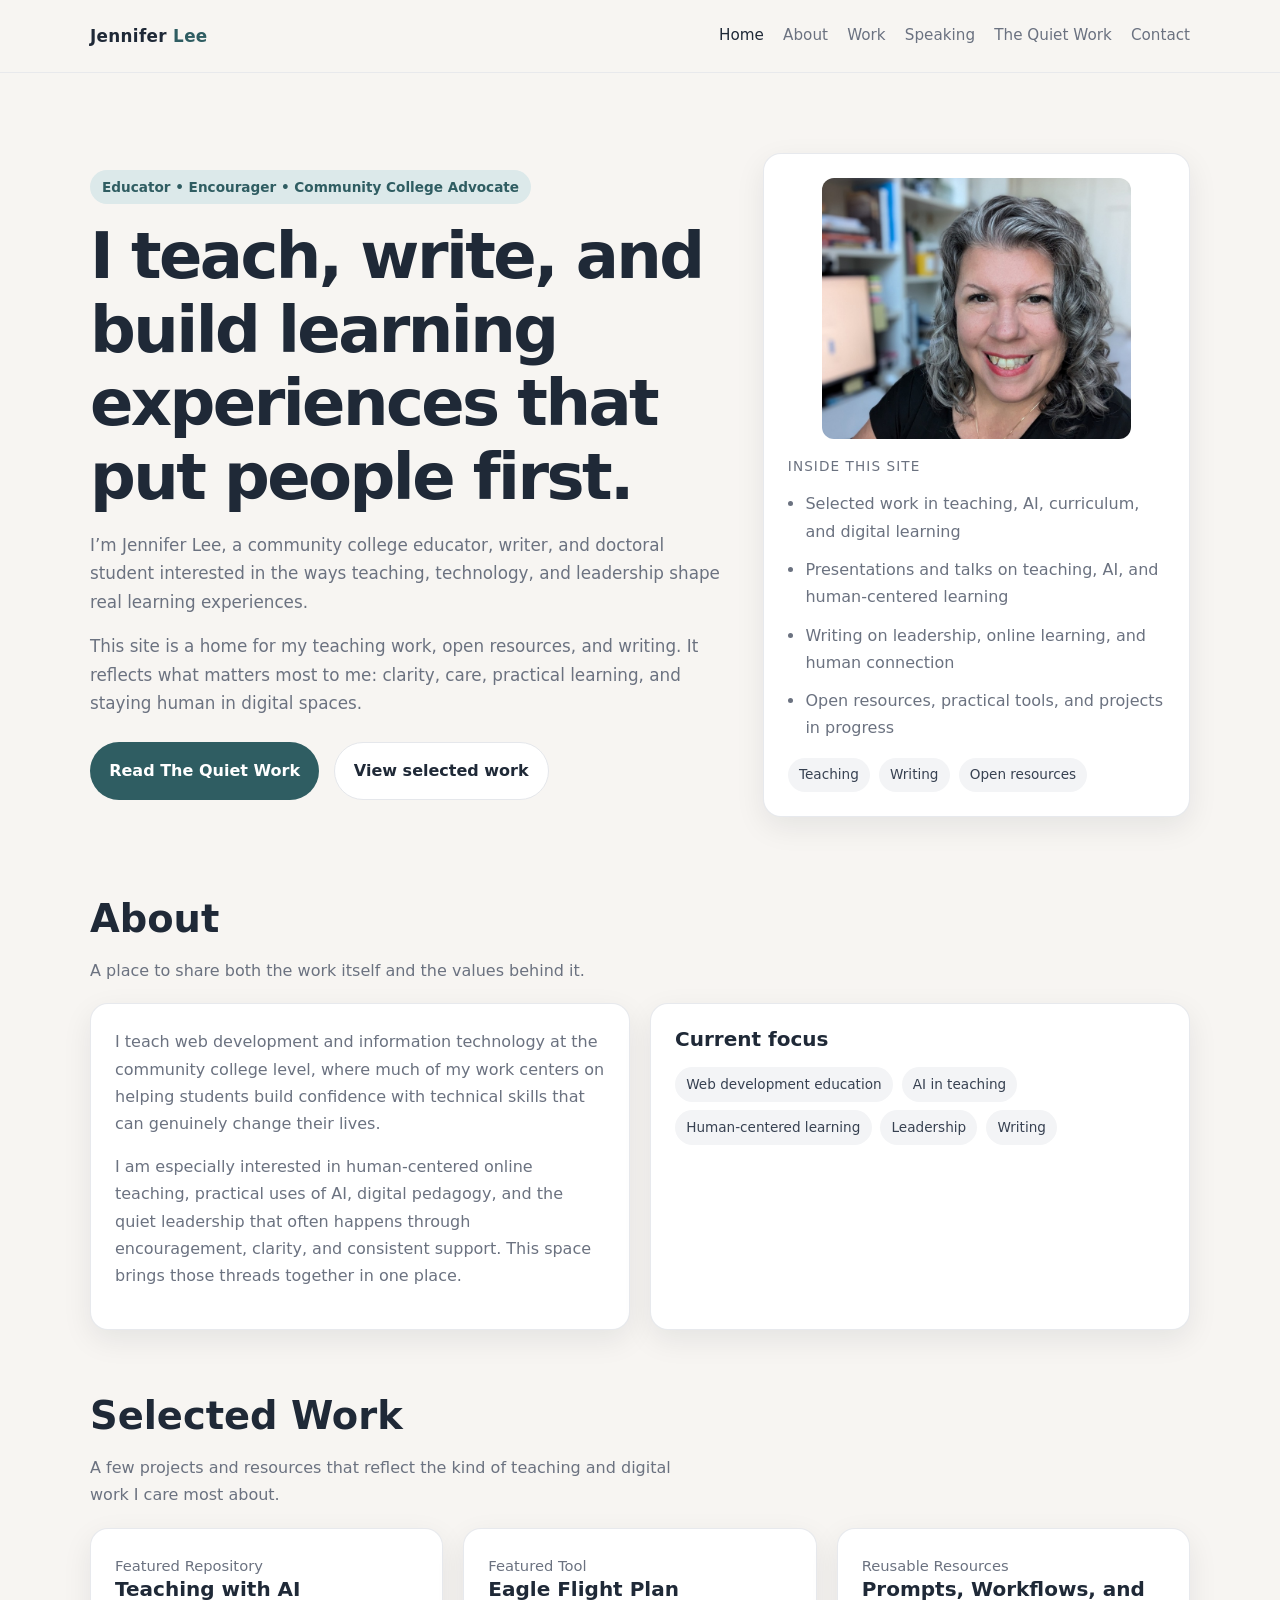
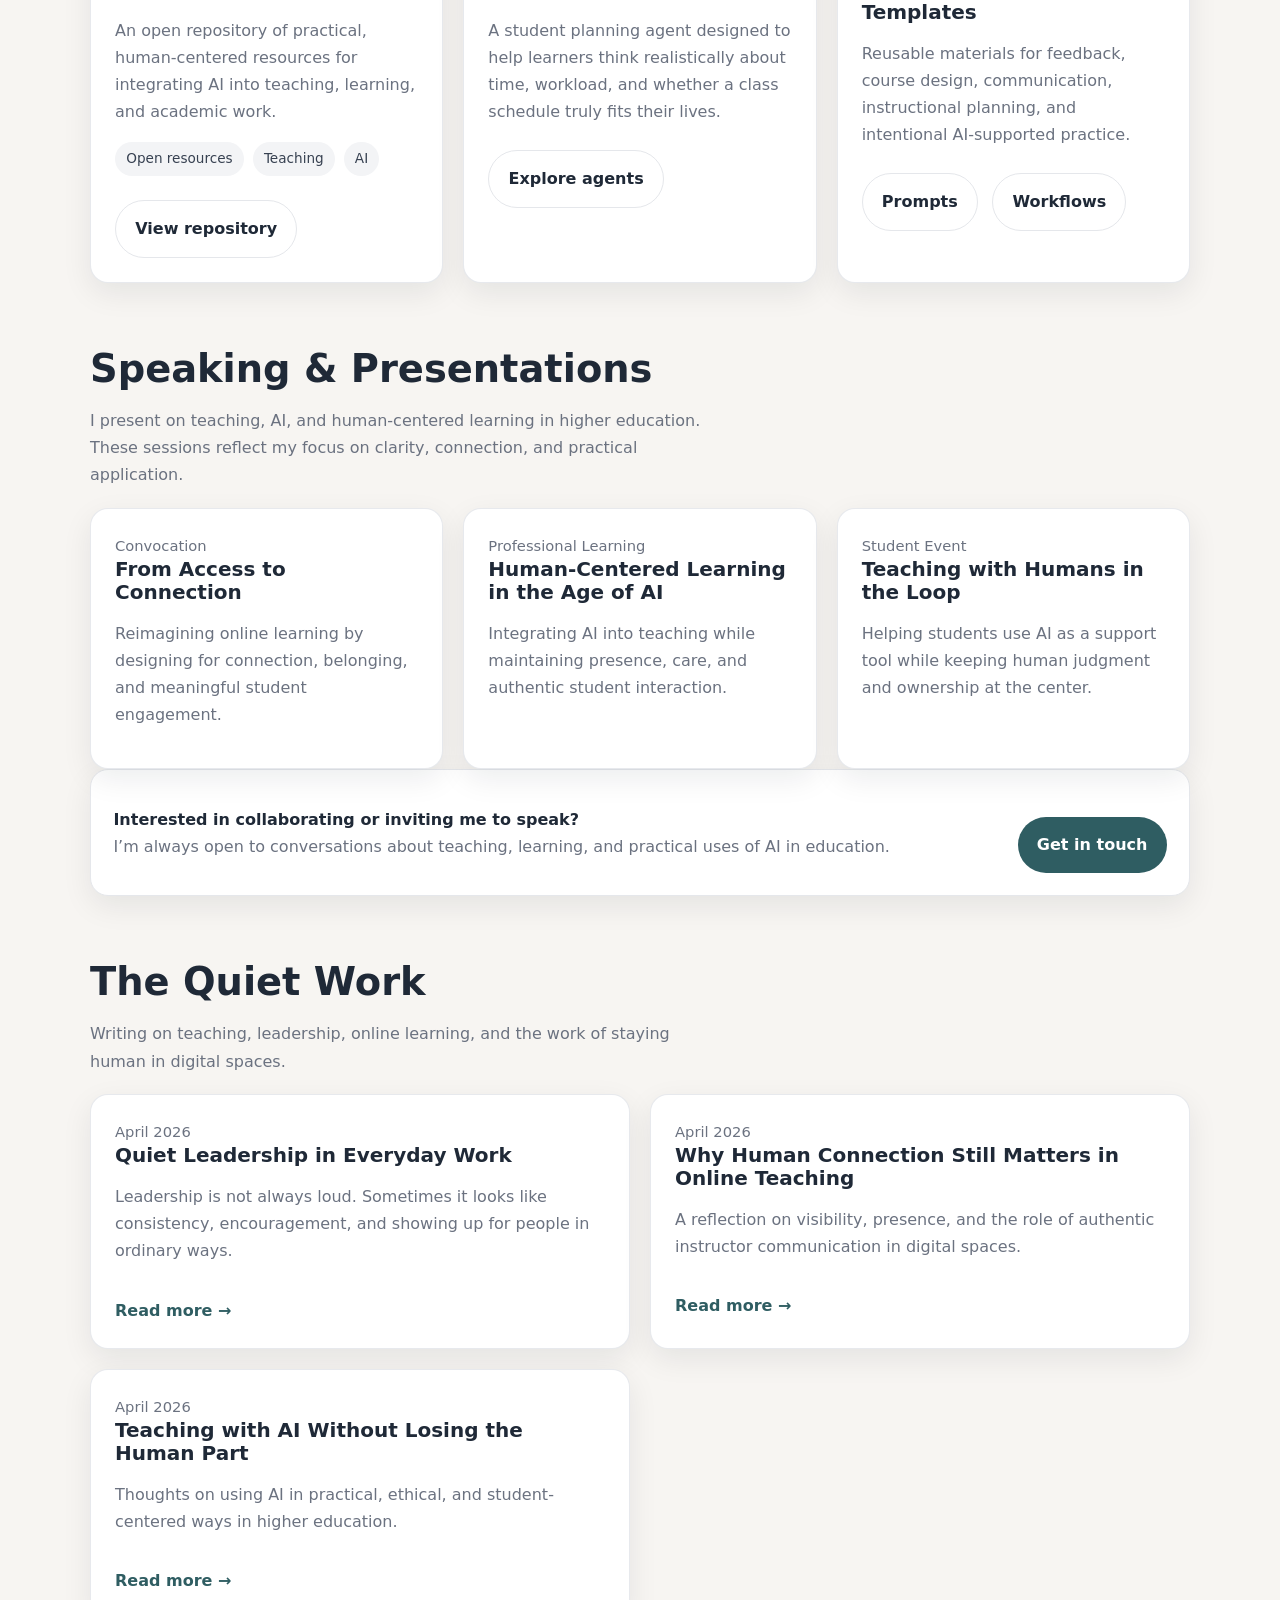
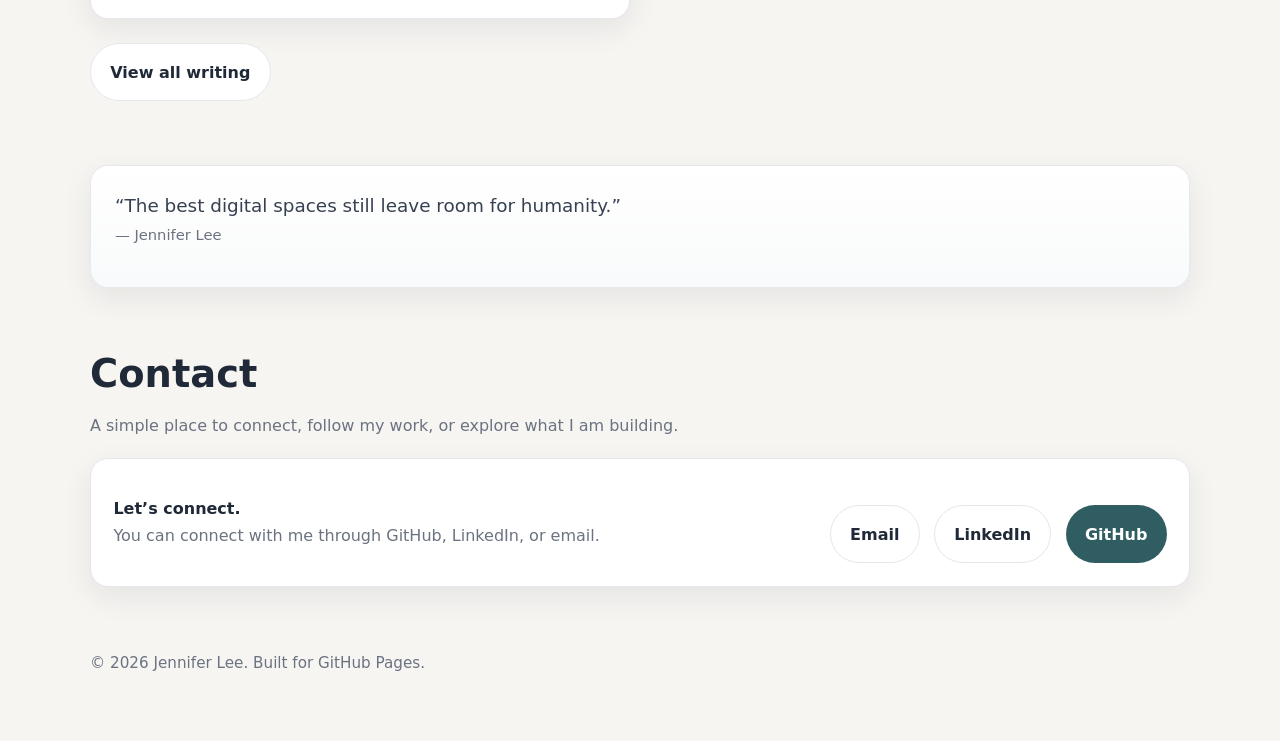
==== index.html @ 633f784c "Update contact email in index.html" ====
<!DOCTYPE html>
<html lang="en">
<head>
  <meta charset="UTF-8" />
  <meta name="viewport" content="width=device-width, initial-scale=1.0" />
  <title>Jennifer Lee | Teaching, Writing, and Human-Centered Learning</title>
  <meta name="description" content="Jennifer Lee's website for teaching, writing, digital projects, and human-centered learning." />
  <link rel="stylesheet" href="styles.css?v=2" />
</head>

<body>
  <header class="site-header">
    <div class="container nav">
      <a class="brand" href="index.html">Jennifer <span>Lee</span></a>
      <button class="menu-btn" id="menuBtn" aria-expanded="false" aria-controls="navLinks">Menu</button>
      <nav class="nav-links" id="navLinks">
        <a class="active" href="index.html">Home</a>
        <a href="#about">About</a>
        <a href="#work">Work</a>
        <a href="#speaking">Speaking</a>
        <a href="blog/index.html">The Quiet Work</a>
        <a href="#contact">Contact</a>
      </nav>
    </div>
  </header>

  <main>
    <section class="hero">
  <div class="container hero-grid">
    <div>
      <div class="eyebrow">Educator • Encourager • Community College Advocate</div>
      <h1>I teach, write, and build learning experiences that put people first.</h1>
      <p>
        I’m Jennifer Lee, a community college educator, writer, and doctoral student interested in the ways teaching, technology, and leadership shape real learning experiences.
      </p>
      <p>
        This site is a home for my teaching work, open resources, and writing. It reflects what matters most to me: clarity, care, practical learning, and staying human in digital spaces.
      </p>
      <div class="cta-row">
        <a class="button primary" href="blog/index.html">Read The Quiet Work</a>
        <a class="button secondary" href="#work">View selected work</a>
      </div>
    </div>

    <aside class="hero-card">
      <img src="assets/jennifer-hero.jpg" alt="Jennifer Lee" class="profile-img" />
      <div class="label">Inside this site</div>
      <ul>
        <li>Selected work in teaching, AI, curriculum, and digital learning</li>
        <li>Presentations and talks on teaching, AI, and human-centered learning</li>
        <li>Writing on leadership, online learning, and human connection</li>
        <li>Open resources, practical tools, and projects in progress</li>
      </ul>

      <div class="tag-row">
        <span class="tag">Teaching</span>
        <span class="tag">Writing</span>
        <span class="tag">Open resources</span>
      </div>

    </aside>
  </div>
</section>

    <section id="about">
      <div class="container">
        <div class="section-heading">
          <div>
            <h2>About</h2>
            <p>A place to share both the work itself and the values behind it.</p>
          </div>
        </div>

        <div class="grid two-col">
          <article class="card">
            <p>
              I teach web development and information technology at the community college level, where much of my work centers on helping students build confidence with technical skills that can genuinely change their lives.
            </p>
            <p>
              I am especially interested in human-centered online teaching, practical uses of AI, digital pedagogy, and the quiet leadership that often happens through encouragement, clarity, and consistent support. This space brings those threads together in one place.
            </p>
          </article>

          <article class="card">
            <h3>Current focus</h3>
            <div class="tag-row">
              <span class="tag">Web development education</span>
              <span class="tag">AI in teaching</span>
              <span class="tag">Human-centered learning</span>
              <span class="tag">Leadership</span>
              <span class="tag">Writing</span>
            </div>
          </article>
        </div>
      </div>
    </section>

    <section id="work">
      <div class="container">
        <div class="section-heading">
          <div>
            <h2>Selected Work</h2>
            <p>A few projects and resources that reflect the kind of teaching and digital work I care most about.</p>
          </div>
        </div>

        <div class="grid three-col">
          <article class="card">
            <div class="meta">Featured Repository</div>
            <h3>Teaching with AI</h3>
            <p>An open repository of practical, human-centered resources for integrating AI into teaching, learning, and academic work.</p>
            <div class="tag-row">
              <span class="tag">Open resources</span>
              <span class="tag">Teaching</span>
              <span class="tag">AI</span>
            </div>
            <div class="cta-row">
              <a class="button secondary" href="https://github.com/jalee9/Teaching-with-AI" target="_blank" rel="noopener noreferrer">View repository</a>
            </div>
          </article>

          <article class="card">
            <div class="meta">Featured Tool</div>
            <h3>Eagle Flight Plan</h3>
            <p>A student planning agent designed to help learners think realistically about time, workload, and whether a class schedule truly fits their lives.</p>
            <div class="cta-row">
              <a class="button secondary" href="https://github.com/jalee9/Teaching-with-AI/tree/main/agents" target="_blank" rel="noopener noreferrer">Explore agents</a>
            </div>
          </article>

          <article class="card">
            <div class="meta">Reusable Resources</div>
            <h3>Prompts, Workflows, and Templates</h3>
            <p>Reusable materials for feedback, course design, communication, instructional planning, and intentional AI-supported practice.</p>
            <div class="cta-row">
              <a class="button secondary" href="https://github.com/jalee9/Teaching-with-AI/tree/main/prompts" target="_blank" rel="noopener noreferrer">Prompts</a>
              <a class="button secondary" href="https://github.com/jalee9/Teaching-with-AI/tree/main/workflows" target="_blank" rel="noopener noreferrer">Workflows</a>
            </div>
          </article>
        </div>
      </div>
    </section>
    
  <section>
  <div class="container">
    <div class="section-heading">
      <div>
        <h2>Speaking & Presentations</h2>
        <p>
          I present on teaching, AI, and human-centered learning in higher education. 
          These sessions reflect my focus on clarity, connection, and practical application.
        </p>
      </div>
    </div>

    <div class="grid three-col">

      <article class="card">
        <div class="meta">Convocation</div>
        <h3>From Access to Connection</h3>
        <p>
          Reimagining online learning by designing for connection, belonging, and meaningful student engagement.
        </p>
      </article>

      <article class="card">
        <div class="meta">Professional Learning</div>
        <h3>Human-Centered Learning in the Age of AI</h3>
        <p>
          Integrating AI into teaching while maintaining presence, care, and authentic student interaction.
        </p>
      </article>

      <article class="card">
        <div class="meta">Student Event</div>
        <h3>Teaching with Humans in the Loop</h3>
        <p>
          Helping students use AI as a support tool while keeping human judgment and ownership at the center.
        </p>
      </article>

    </div>

    <div class="contact-box">
      <div>
        <strong>Interested in collaborating or inviting me to speak?</strong><br />
        <span class="copy-muted">
          I’m always open to conversations about teaching, learning, and practical uses of AI in education.
        </span>
      </div>
      <div class="cta-row">
        <a class="button primary" href="mailto:theproflee@gmail.com">Get in touch</a>
      </div>
    </div>

  </div>
</section>
    
    <section id="speaking" class="speaking-section">
      <div class="container">
        <div class="section-heading">
          <div>
            <h2>The Quiet Work</h2>
            <p>Writing on teaching, leadership, online learning, and the work of staying human in digital spaces.</p>
          </div>
        </div>

        <div class="blog-list">
          <article class="blog-card">
            <div class="meta">April 2026</div>
            <h3>Quiet Leadership in Everyday Work</h3>
            <p>Leadership is not always loud. Sometimes it looks like consistency, encouragement, and showing up for people in ordinary ways.</p>
            <a class="read-more" href="blog/quiet-leadership.html">Read more →</a>
          </article>

          <article class="blog-card">
            <div class="meta">April 2026</div>
            <h3>Why Human Connection Still Matters in Online Teaching</h3>
            <p>A reflection on visibility, presence, and the role of authentic instructor communication in digital spaces.</p>
            <a class="read-more" href="blog/human-connection-online-teaching.html">Read more →</a>
          </article>

          <article class="blog-card">
            <div class="meta">April 2026</div>
            <h3>Teaching with AI Without Losing the Human Part</h3>
            <p>Thoughts on using AI in practical, ethical, and student-centered ways in higher education.</p>
            <a class="read-more" href="blog/teaching-with-ai-human-part.html">Read more →</a>
          </article>
        </div>

        <div class="cta-row">
          <a class="button secondary" href="blog/index.html">View all writing</a>
        </div>
      </div>
    </section>

<section>
  <div class="container">
    <div class="quote-card">
      <blockquote>
        “The best digital spaces still leave room for humanity.”
      </blockquote>
      <p class="meta">— Jennifer Lee</p>
    </div>
  </div>
</section>

    <section id="contact">
      <div class="container">
        <div class="section-heading">
          <div>
            <h2>Contact</h2>
            <p>A simple place to connect, follow my work, or explore what I am building.</p>
          </div>
        </div>

        <div class="contact-box">
          <div>
            <strong>Let’s connect.</strong><br />
            <span class="copy-muted">You can connect with me through GitHub, LinkedIn, or email.</span>
          </div>
          <div class="cta-row">
            <a class="button secondary" href="mailto:theproflee@gmail.com">Email</a>
            <a class="button secondary" href="https://www.linkedin.com/in/jskinnerlee/" target="_blank" rel="noopener noreferrer">LinkedIn</a>
            <a class="button primary" href="https://github.com/jalee9" target="_blank" rel="noopener noreferrer">GitHub</a>
          </div>
        </div>
      </div>
    </section>
  </main>

  <footer>
    <div class="container">
      <p>© <span id="year"></span> Jennifer Lee. Built for GitHub Pages.</p>
    </div>
  </footer>

  <script src="script.js"></script>
</body>
</html>
---- styles.css ----
:root {
  --bg: #f7f5f2;
  --surface: #ffffff;
  --text: #1f2937;
  --muted: #6b7280;
  --line: #e5e7eb;
  --accent: #2f5d62;
  --accent-soft: #dce9ea;
  --max: 1100px;
  --radius: 18px;
  --shadow: 0 10px 30px rgba(17, 24, 39, 0.08);
}

* { box-sizing: border-box; }
html { scroll-behavior: smooth; }
body {
  margin: 0;
  font-family: Inter, system-ui, -apple-system, BlinkMacSystemFont, "Segoe UI", sans-serif;
  background: var(--bg);
  color: var(--text);
  line-height: 1.7;
}

a { color: inherit; text-decoration: none; }
a:hover { opacity: 0.95; }
img { max-width: 100%; display: block; }

.container {
  width: min(92%, var(--max));
  margin: 0 auto;
}

.site-header {
  position: sticky;
  top: 0;
  z-index: 1000;
  backdrop-filter: blur(10px);
  background: rgba(247, 245, 242, 0.92);
  border-bottom: 1px solid rgba(229, 231, 235, 0.8);
}

.nav {
  display: flex;
  align-items: center;
  justify-content: space-between;
  gap: 1rem;
  min-height: 72px;
}

.brand {
  font-size: 1.05rem;
  font-weight: 700;
  letter-spacing: 0.02em;
}

.brand span { color: var(--accent); }

.nav-links {
  display: flex;
  gap: 1.2rem;
  align-items: center;
  font-size: 0.95rem;
  color: var(--muted);
}

.nav-links a:hover,
.nav-links a:focus-visible,
.nav-links a.active {
  color: var(--text);
}

.menu-btn {
  display: none;
  border: 1px solid var(--line);
  background: var(--surface);
  padding: 0.65rem 0.85rem;
  border-radius: 999px;
  font: inherit;
  cursor: pointer;
}

.hero {
  padding: 5rem 0 3rem;
}

.profile-img {
  display: block;
  width: 82%;
  max-width: 320px;
  height: auto;
  margin: 0 auto 1rem;
  border-radius: 12px;
}

.hero-grid {
  display: grid;
  grid-template-columns: 1.2fr 0.8fr;
  gap: 2rem;
  align-items: center;
}

.eyebrow {
  display: inline-block;
  padding: 0.35rem 0.75rem;
  border-radius: 999px;
  background: var(--accent-soft);
  color: var(--accent);
  font-size: 0.85rem;
  font-weight: 600;
  margin-bottom: 1rem;
}

h1, h2, h3 {
  line-height: 1.15;
  margin: 0 0 1rem;
}

h1 {
  font-size: clamp(2.4rem, 5vw, 4.5rem);
  letter-spacing: -0.04em;
}

h2 {
  font-size: clamp(1.7rem, 3vw, 2.4rem);
}

h3 {
  font-size: 1.25rem;
}

p {
  margin: 0 0 1rem;
}

.hero p,
.section-heading p,
.card p,
.blog-card p,
.post p,
.post li,
.meta,
.copy-muted {
  color: var(--muted);
}

.hero p {
  font-size: 1.05rem;
  max-width: 65ch;
}

.cta-row {
  display: flex;
  gap: 0.9rem;
  flex-wrap: wrap;
  margin-top: 1.5rem;
}

.button {
  display: inline-flex;
  align-items: center;
  justify-content: center;
  gap: 0.5rem;
  border-radius: 999px;
  padding: 0.9rem 1.2rem;
  font-weight: 600;
  transition: transform 0.2s ease, background 0.2s ease;
}

.button:hover { transform: translateY(-1px); }

.button.primary {
  background: var(--accent);
  color: white;
}

.button.secondary {
  background: var(--surface);
  border: 1px solid var(--line);
  color: var(--text);
}

.hero-card,
.card,
.blog-card,
.quote-card,
.post-wrap {
  background: var(--surface);
  border: 1px solid rgba(229, 231, 235, 0.9);
  border-radius: var(--radius);
  box-shadow: var(--shadow);
}

.hero-card,
.card,
.blog-card,
.quote-card,
.post-wrap {
  padding: 1.5rem;
}

.hero-card .label {
  font-size: 0.85rem;
  text-transform: uppercase;
  letter-spacing: 0.08em;
  color: var(--muted);
  margin-bottom: 0.8rem;
}

.hero-card ul {
  margin: 0;
  padding-left: 1.1rem;
  color: var(--muted);
}

.hero-card li + li { margin-top: 0.7rem; }

section {
  padding: 2rem 0;
}

.section-heading {
  display: flex;
  justify-content: space-between;
  align-items: end;
  gap: 1rem;
  margin-bottom: 1.2rem;
}

.section-heading p {
  margin: 0;
  max-width: 60ch;
}

.grid {
  display: grid;
  gap: 1.25rem;
}

.two-col { grid-template-columns: repeat(2, minmax(0, 1fr)); }
.three-col { grid-template-columns: repeat(3, minmax(0, 1fr)); }

.tag-row {
  display: flex;
  flex-wrap: wrap;
  gap: 0.55rem;
  margin-top: 1rem;
}

.tag {
  display: inline-flex;
  align-items: center;
  padding: 0.35rem 0.7rem;
  border-radius: 999px;
  background: #f3f4f6;
  color: #374151;
  font-size: 0.85rem;
}

.meta {
  font-size: 0.92rem;
}

.blog-list {
  display: grid;
  grid-template-columns: repeat(2, minmax(0, 1fr));
  gap: 1.25rem;
}

.blog-card a.read-more {
  display: inline-block;
  margin-top: 1rem;
  color: var(--accent);
  font-weight: 600;
}

.quote-card {
  background: linear-gradient(180deg, #ffffff 0%, #f9fafb 100%);
}

.quote-card blockquote {
  margin: 0;
  font-size: 1.15rem;
  color: #374151;
}

.contact-box {
  display: flex;
  justify-content: space-between;
  gap: 1rem;
  align-items: center;
  flex-wrap: wrap;
  padding: 1.4rem;
  background: var(--surface);
  border: 1px solid var(--line);
  border-radius: var(--radius);
  box-shadow: var(--shadow);
}

.speaking-section .contact-box {
  margin-top: 2rem;
  border-top: 1px solid var(--line);
  padding-top: 1.5rem;
  background: #fafafa;
}

.page-hero {
  padding: 4.5rem 0 1.5rem;
}

.post-layout {
  padding: 1rem 0 3rem;
}

.post-wrap {
  max-width: 780px;
  margin: 0 auto;
}

.post {
  font-size: 1.03rem;
}

.post h2 {
  margin-top: 2rem;
  font-size: 1.5rem;
}

.post ul {
  padding-left: 1.2rem;
}

.back-link {
  display: inline-block;
  margin-top: 1.5rem;
  color: var(--accent);
  font-weight: 600;
}

footer {
  padding: 2rem 0 3rem;
  color: var(--muted);
  font-size: 0.95rem;
}

@media (max-width: 900px) {
  .hero-grid,
  .two-col,
  .three-col,
  .blog-list {
    grid-template-columns: 1fr;
  }
}

@media (max-width: 760px) {
  .menu-btn { display: inline-flex; }

  .nav-links {
    position: absolute;
    top: 72px;
    left: 0;
    right: 0;
    display: none;
    flex-direction: column;
    align-items: flex-start;
    padding: 1rem 4%;
    background: rgba(247, 245, 242, 0.98);
    border-bottom: 1px solid var(--line);
  }

  .nav-links.open { display: flex; }

  .section-heading {
    align-items: start;
    flex-direction: column;
  }

  .hero,
  .page-hero {
    padding-top: 3.5rem;
  }
}
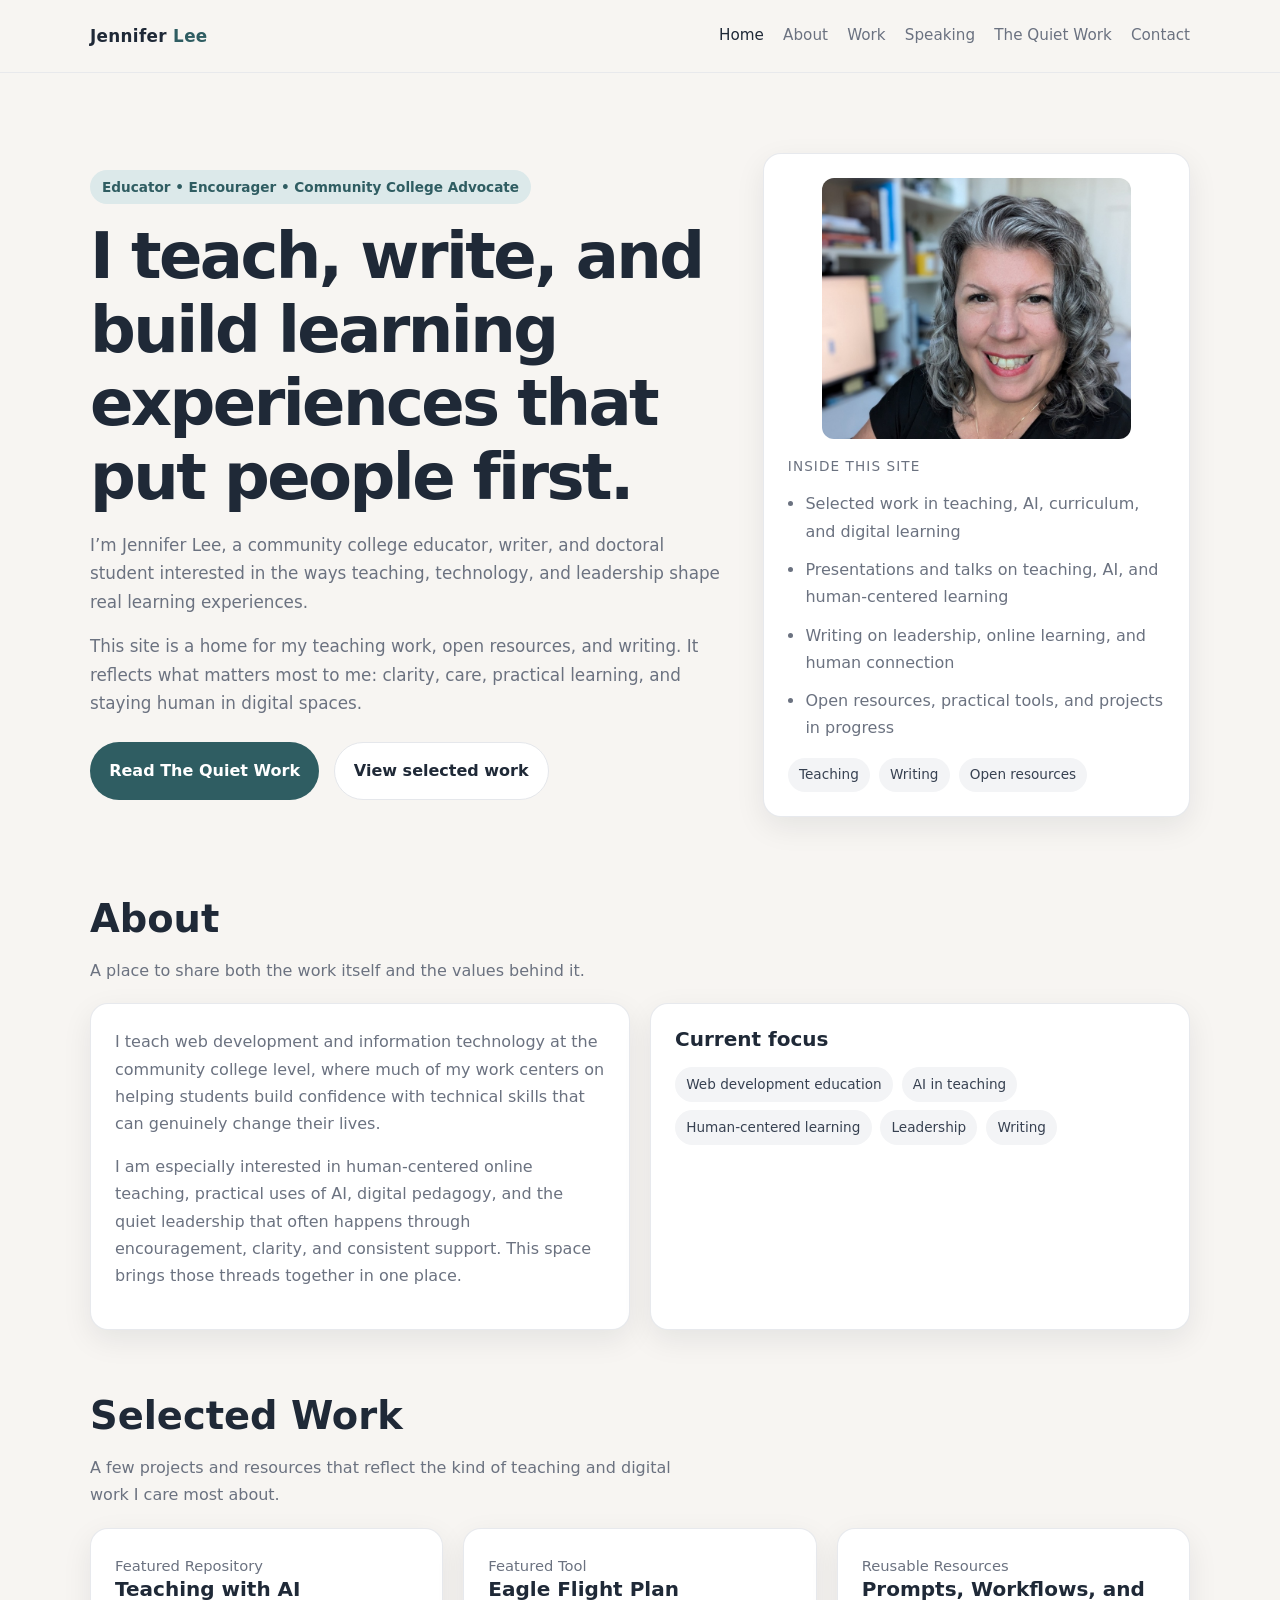
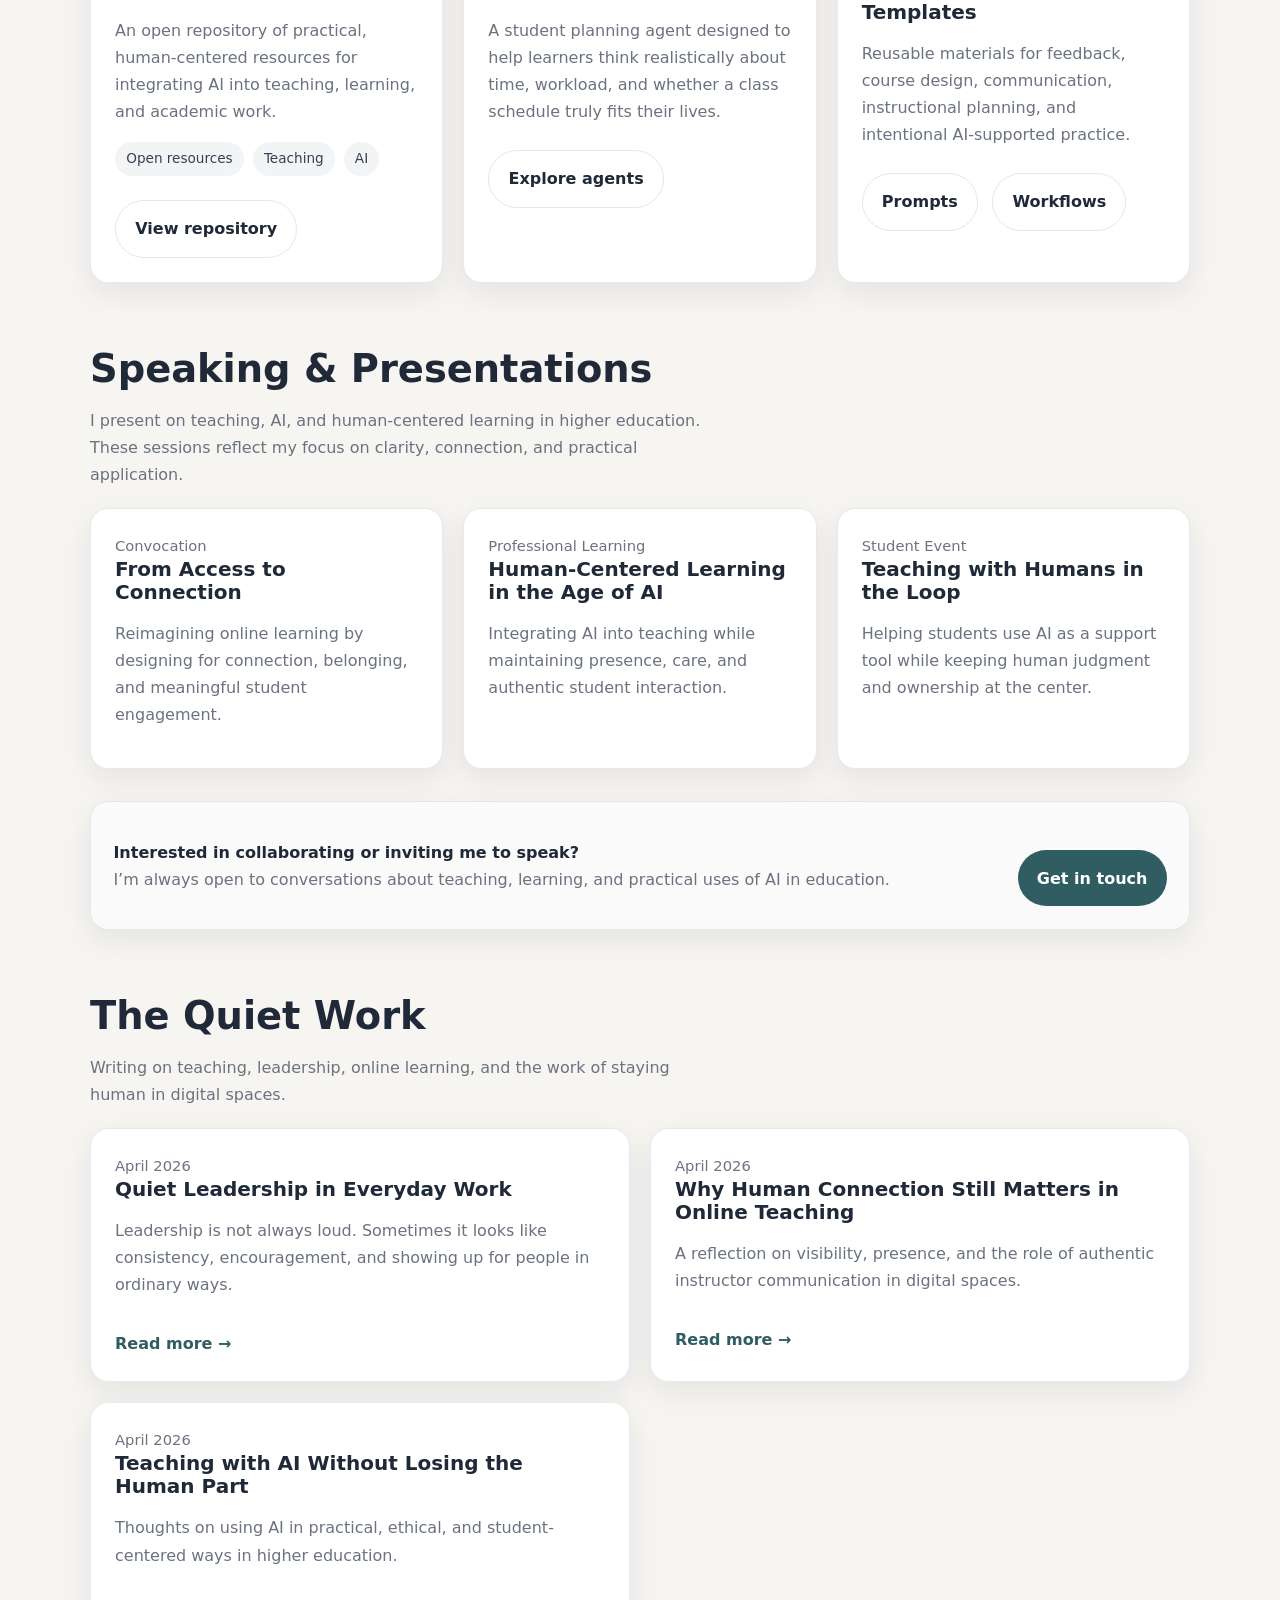
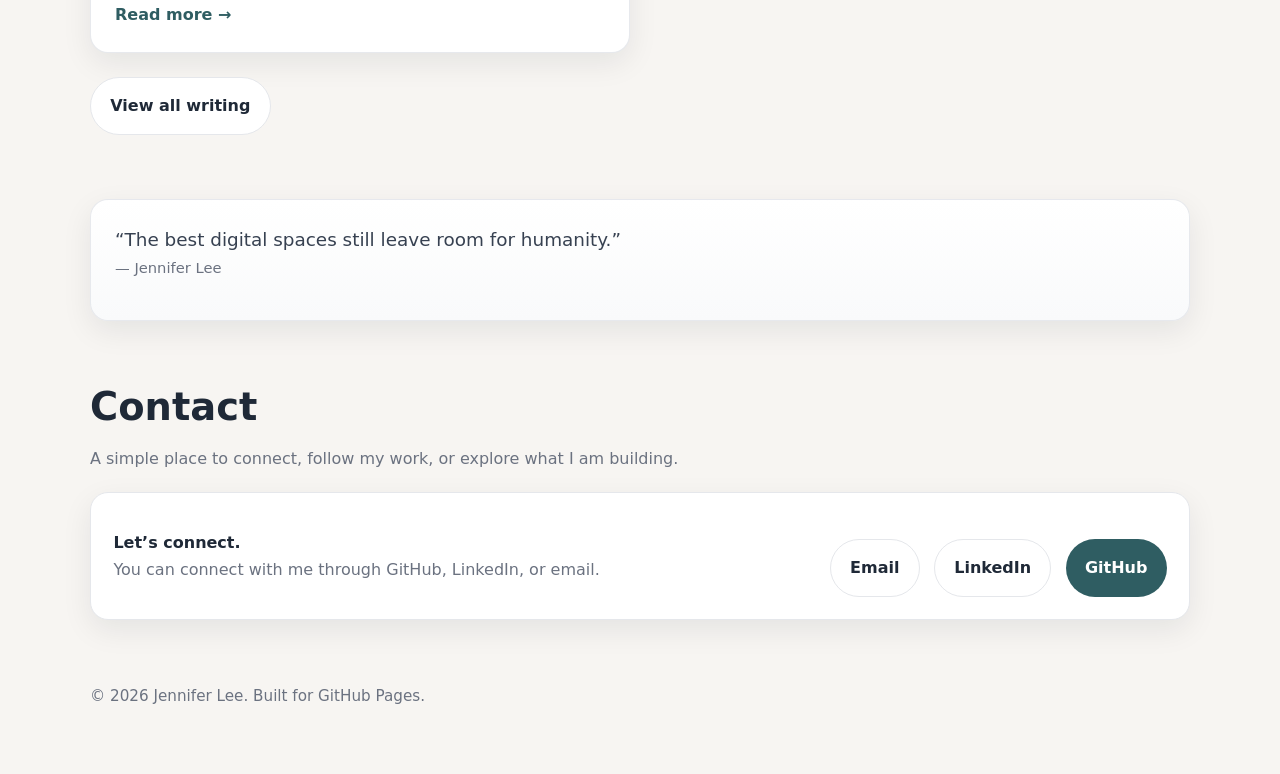
==== commit 525d485e: "Enhance index.html with descriptive comments Added comments to sections for better clarity and guida" ====
--- a/index.html
+++ b/index.html
@@ -25,6 +25,12 @@
   </header>
 
   <main>
+  <!-- HERO SECTION This is the first thing visitors see.
+  It introduces who you are and what your site is about.
+  The layout uses a two-column grid:
+  - Left: text and call-to-action buttons
+  - Right: profile image and quick site overview
+  -->
     <section class="hero">
   <div class="container hero-grid">
     <div>
@@ -43,6 +49,11 @@
     </div>
 
     <aside class="hero-card">
+      <!-- PROFILE IMAGE
+      This image is stored in the /assets folder.
+      It is styled using the .profile-img class in styles.css
+      Tip: Always optimize images for web (smaller file size)
+      -->
       <img src="assets/jennifer-hero.jpg" alt="Jennifer Lee" class="profile-img" />
       <div class="label">Inside this site</div>
       <ul>
@@ -105,6 +116,10 @@
         </div>
 
         <div class="grid three-col">
+          <!-- WORK CARD
+          Each card highlights a project, tool, or resource.
+          Students can replace these with their own projects.
+          -->
           <article class="card">
             <div class="meta">Featured Repository</div>
             <h3>Teaching with AI</h3>
@@ -141,8 +156,12 @@
       </div>
     </section>
     
-  <section>
-  <div class="container">
+  <section id="speaking" class="speaking-section">
+   <!-- SPEAKING & PRESENTATIONS
+    This section showcases presentations, talks, or events.
+    This can help demonstrate experience beyond coding projects.
+    -->
+    <div class="container">
     <div class="section-heading">
       <div>
         <h2>Speaking & Presentations</h2>
@@ -196,7 +215,7 @@
   </div>
 </section>
     
-    <section id="speaking" class="speaking-section">
+      <section id="blog">
       <div class="container">
         <div class="section-heading">
           <div>
@@ -205,6 +224,10 @@
           </div>
         </div>
 
+        <!-- BLOG SECTION (THE QUIET WORK)
+        Each blog-card represents a separate HTML file in the /blog folder.
+        Students can create new posts by copying a template file.
+        -->
         <div class="blog-list">
           <article class="blog-card">
             <div class="meta">April 2026</div>
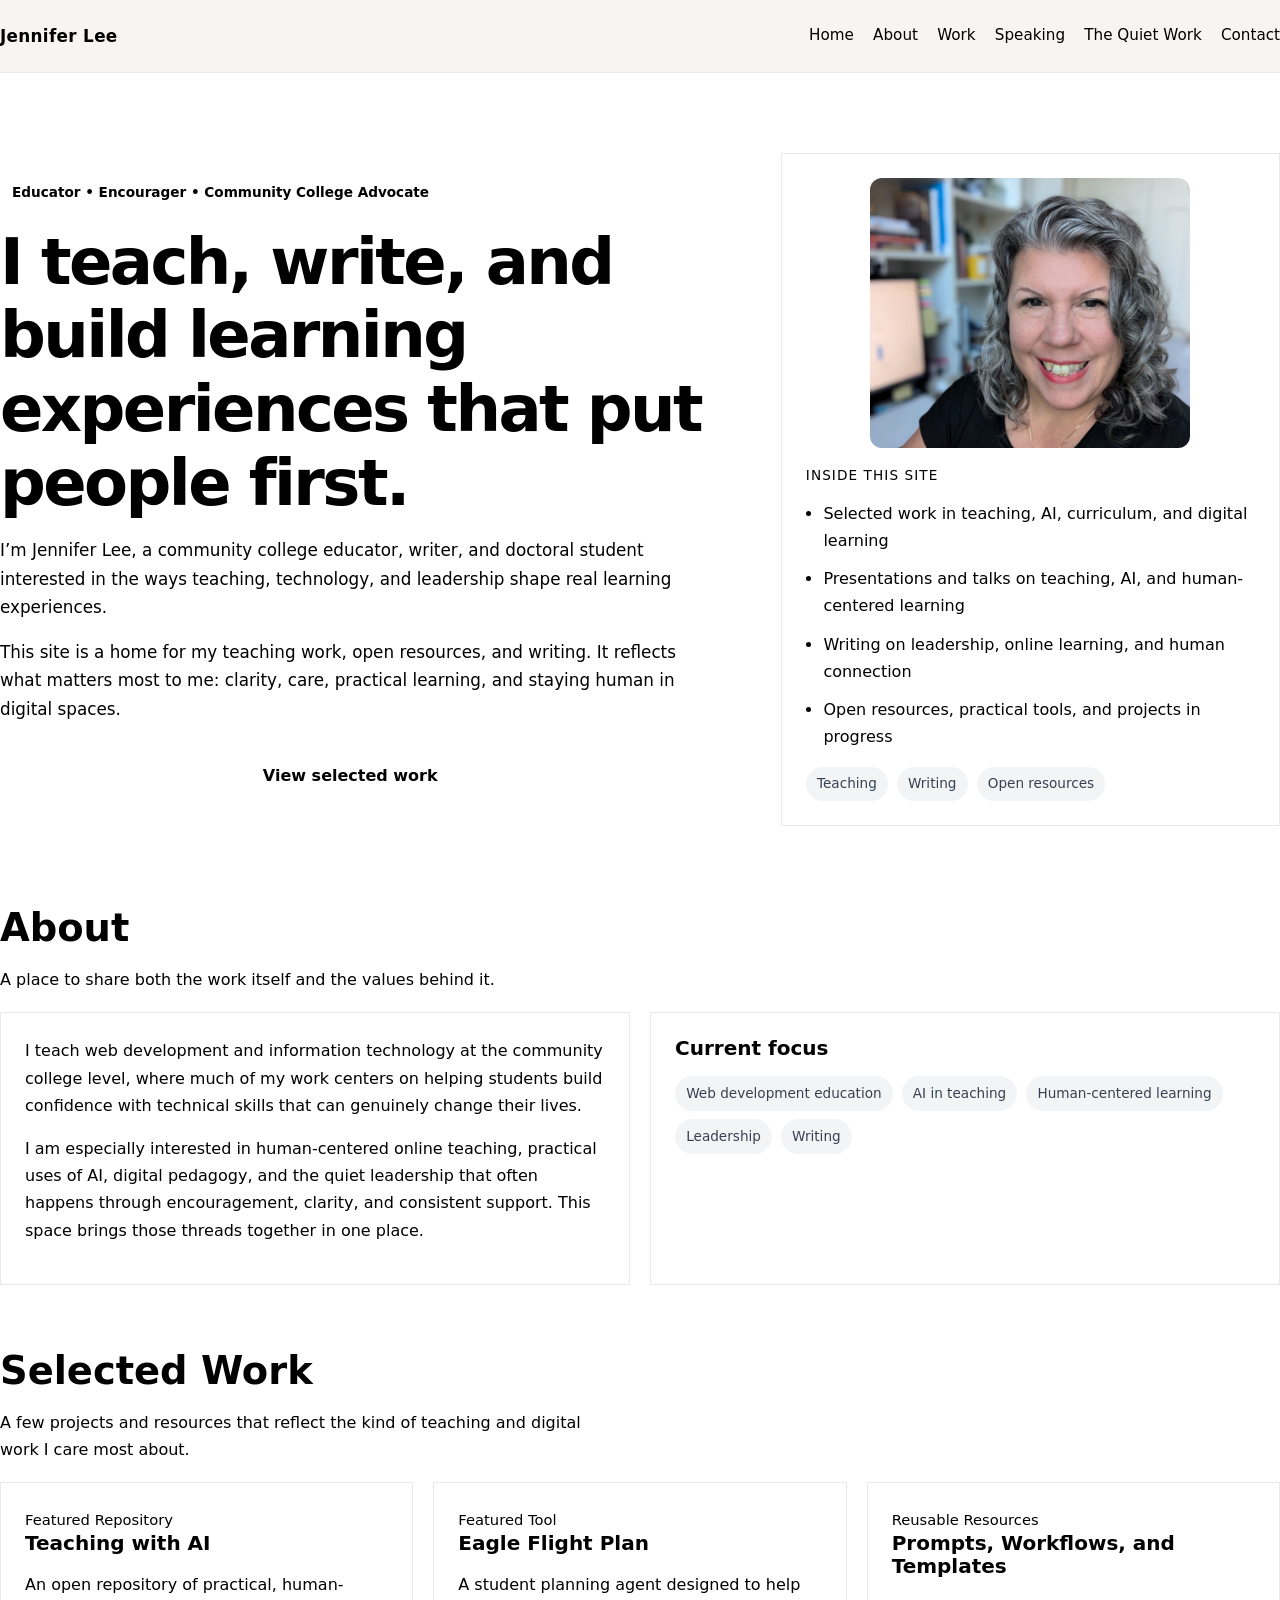
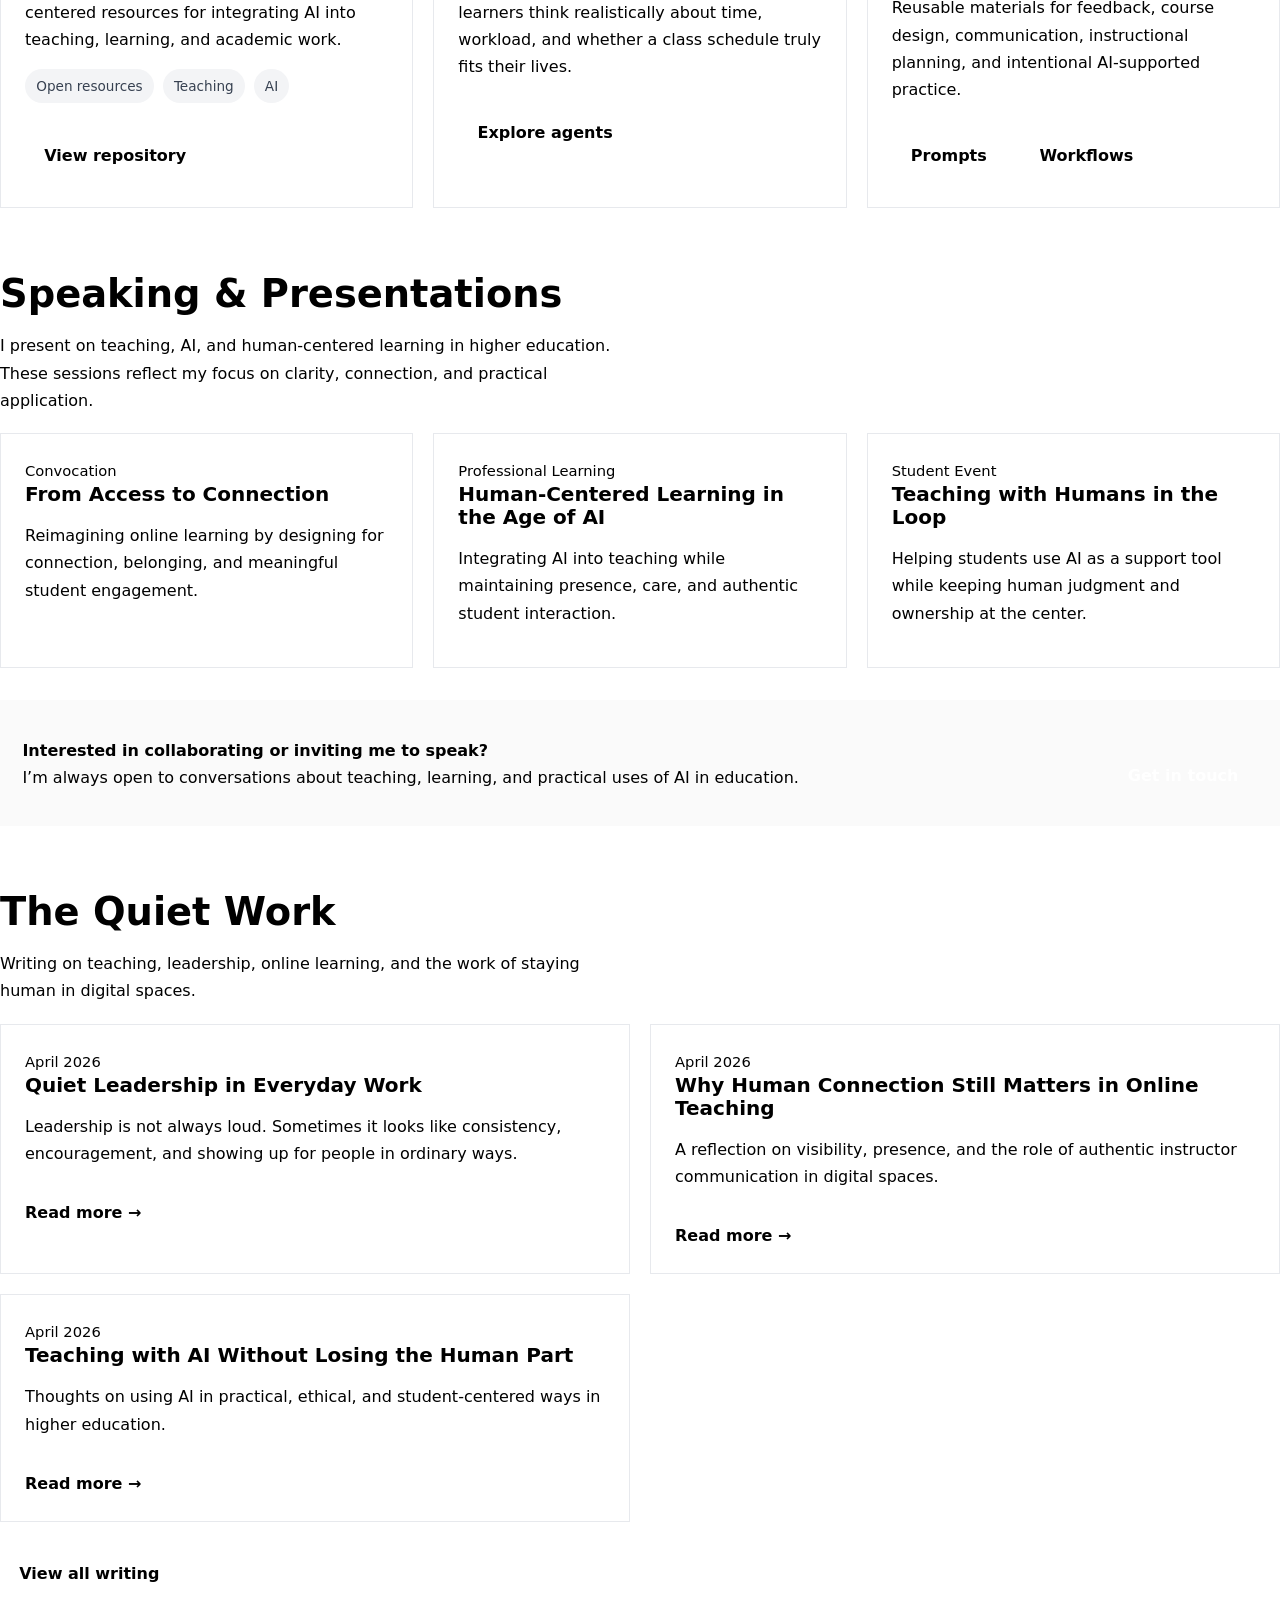
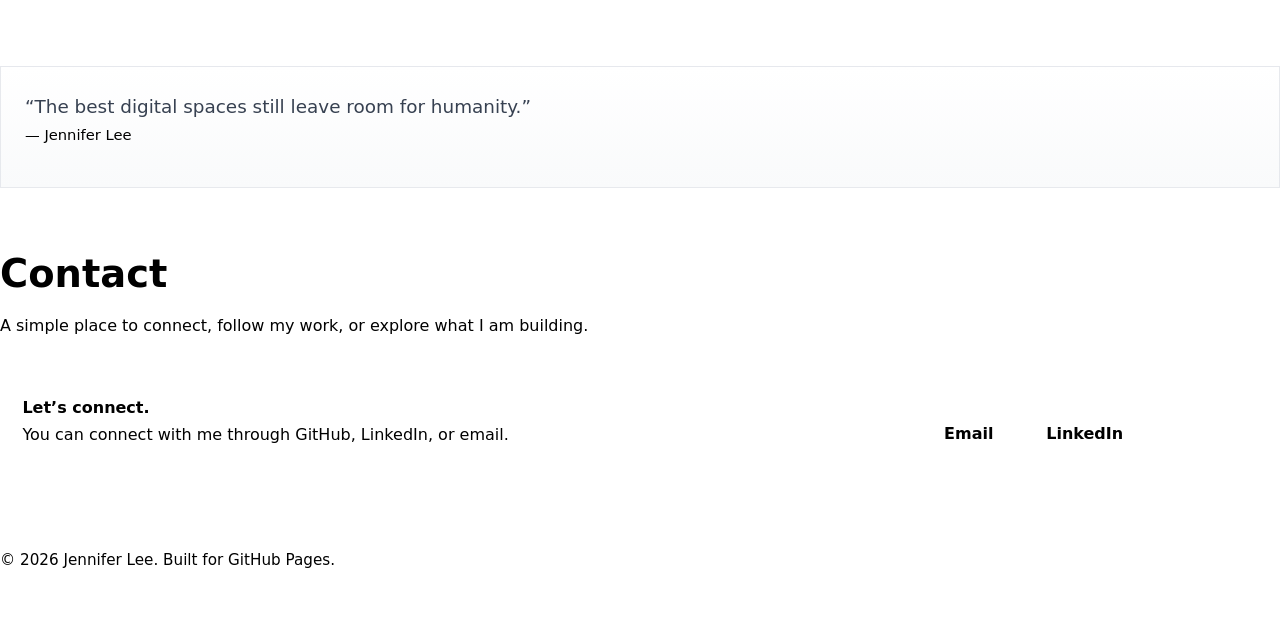
==== commit 632b2855: "Add comments to index.html for portfolio guidance" ====
--- a/index.html
+++ b/index.html
@@ -1,3 +1,14 @@
+<!--
+This website is intentionally structured as a simple portfolio example.
+
+Key things to explore:
+- HTML structure (sections, cards, navigation)
+- CSS layout (grid, spacing, responsiveness)
+- How content and design work together
+
+Students: Try editing one section at a time to see how it changes the page.
+-->
+
 <!DOCTYPE html>
 <html lang="en">
 <head>
--- a/styles.css
+++ b/styles.css
@@ -1,3 +1,10 @@
+/* 
+GLOBAL STYLES
+- Defines colors, spacing, and base typography
+- These variables make it easy to update the design later
+*/
+
+:root {
 :root {
   --bg: #f7f5f2;
   --surface: #ffffff;
@@ -83,6 +90,12 @@
   padding: 5rem 0 3rem;
 }
 
+/* 
+PROFILE IMAGE
+- Controls size, spacing, and shape of the image
+- Adjust width/max-width to change visual balance
+*/
+  
 .profile-img {
   display: block;
   width: 82%;
@@ -91,6 +104,12 @@
   margin: 0 auto 1rem;
   border-radius: 12px;
 }
+
+  /* 
+HERO GRID LAYOUT
+- Creates a two-column layout on desktop
+- Stacks into one column on smaller screens (responsive design)
+*/
 
 .hero-grid {
   display: grid;
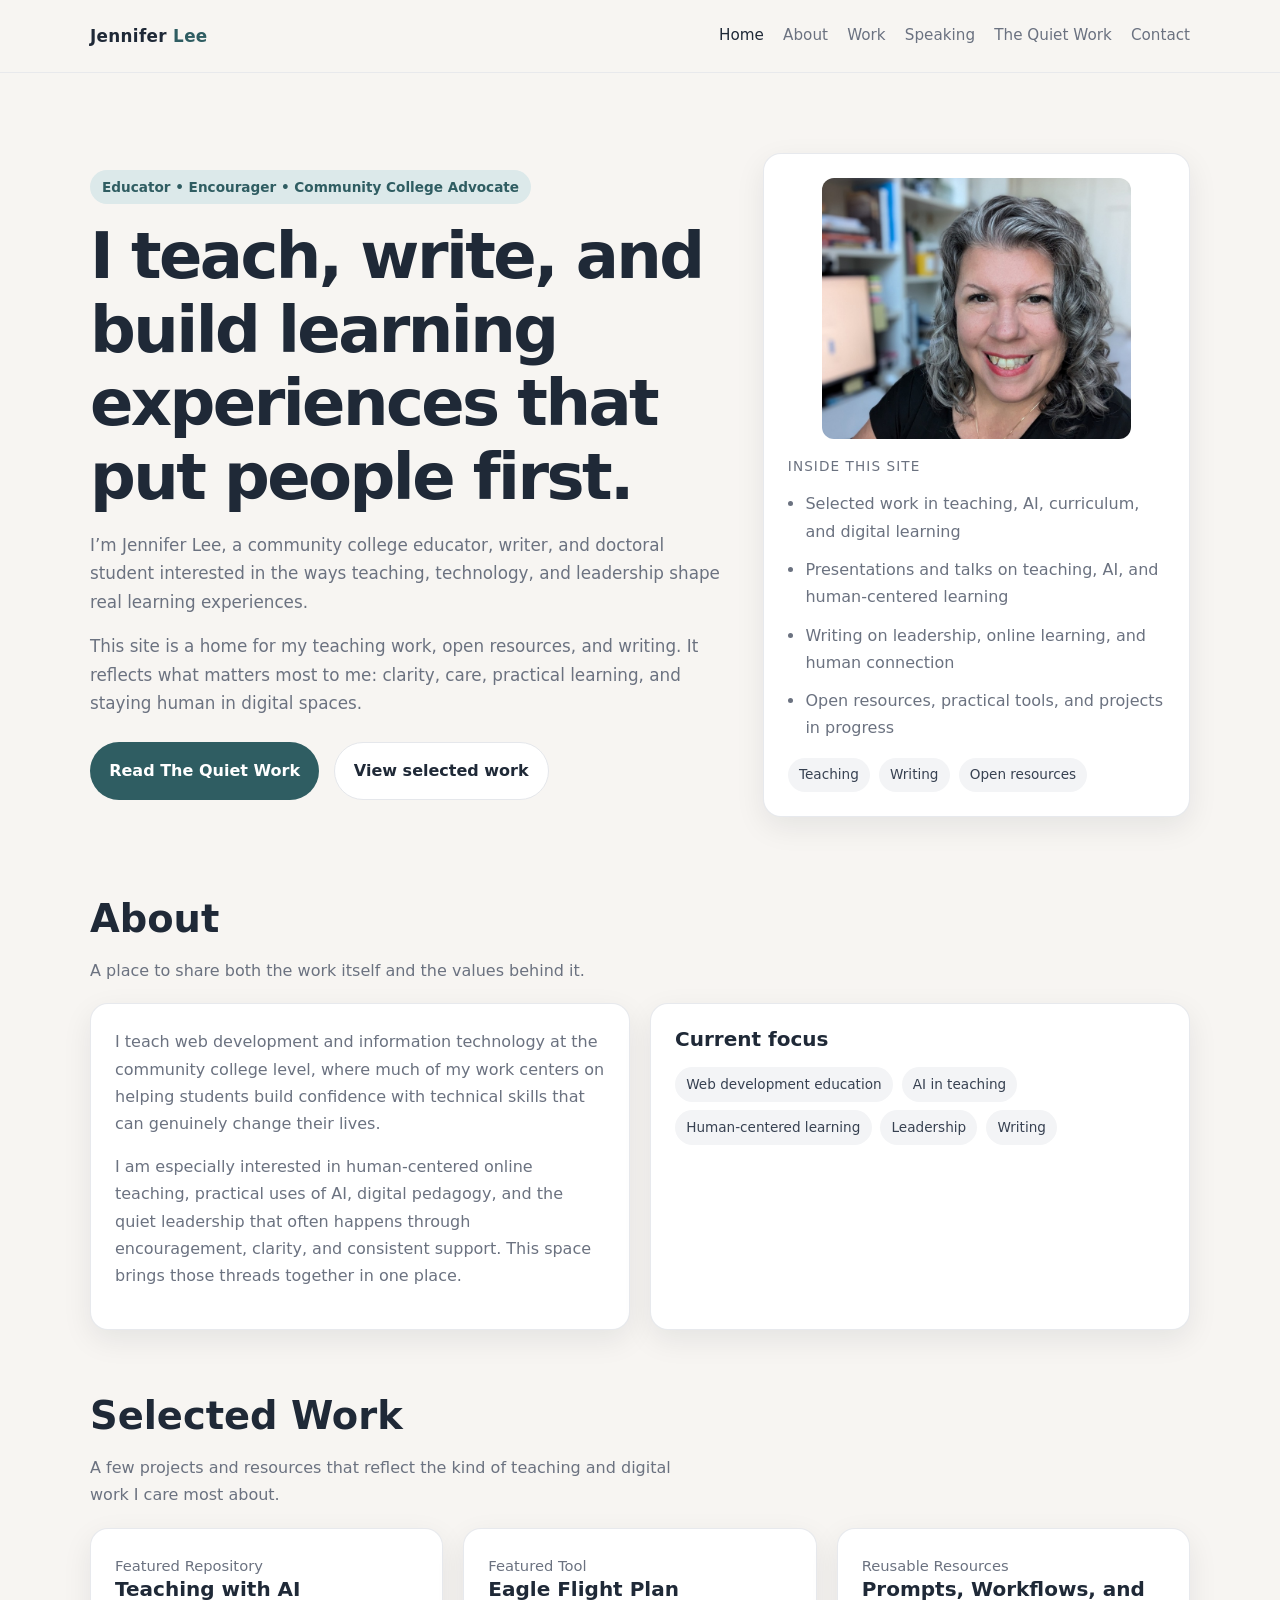
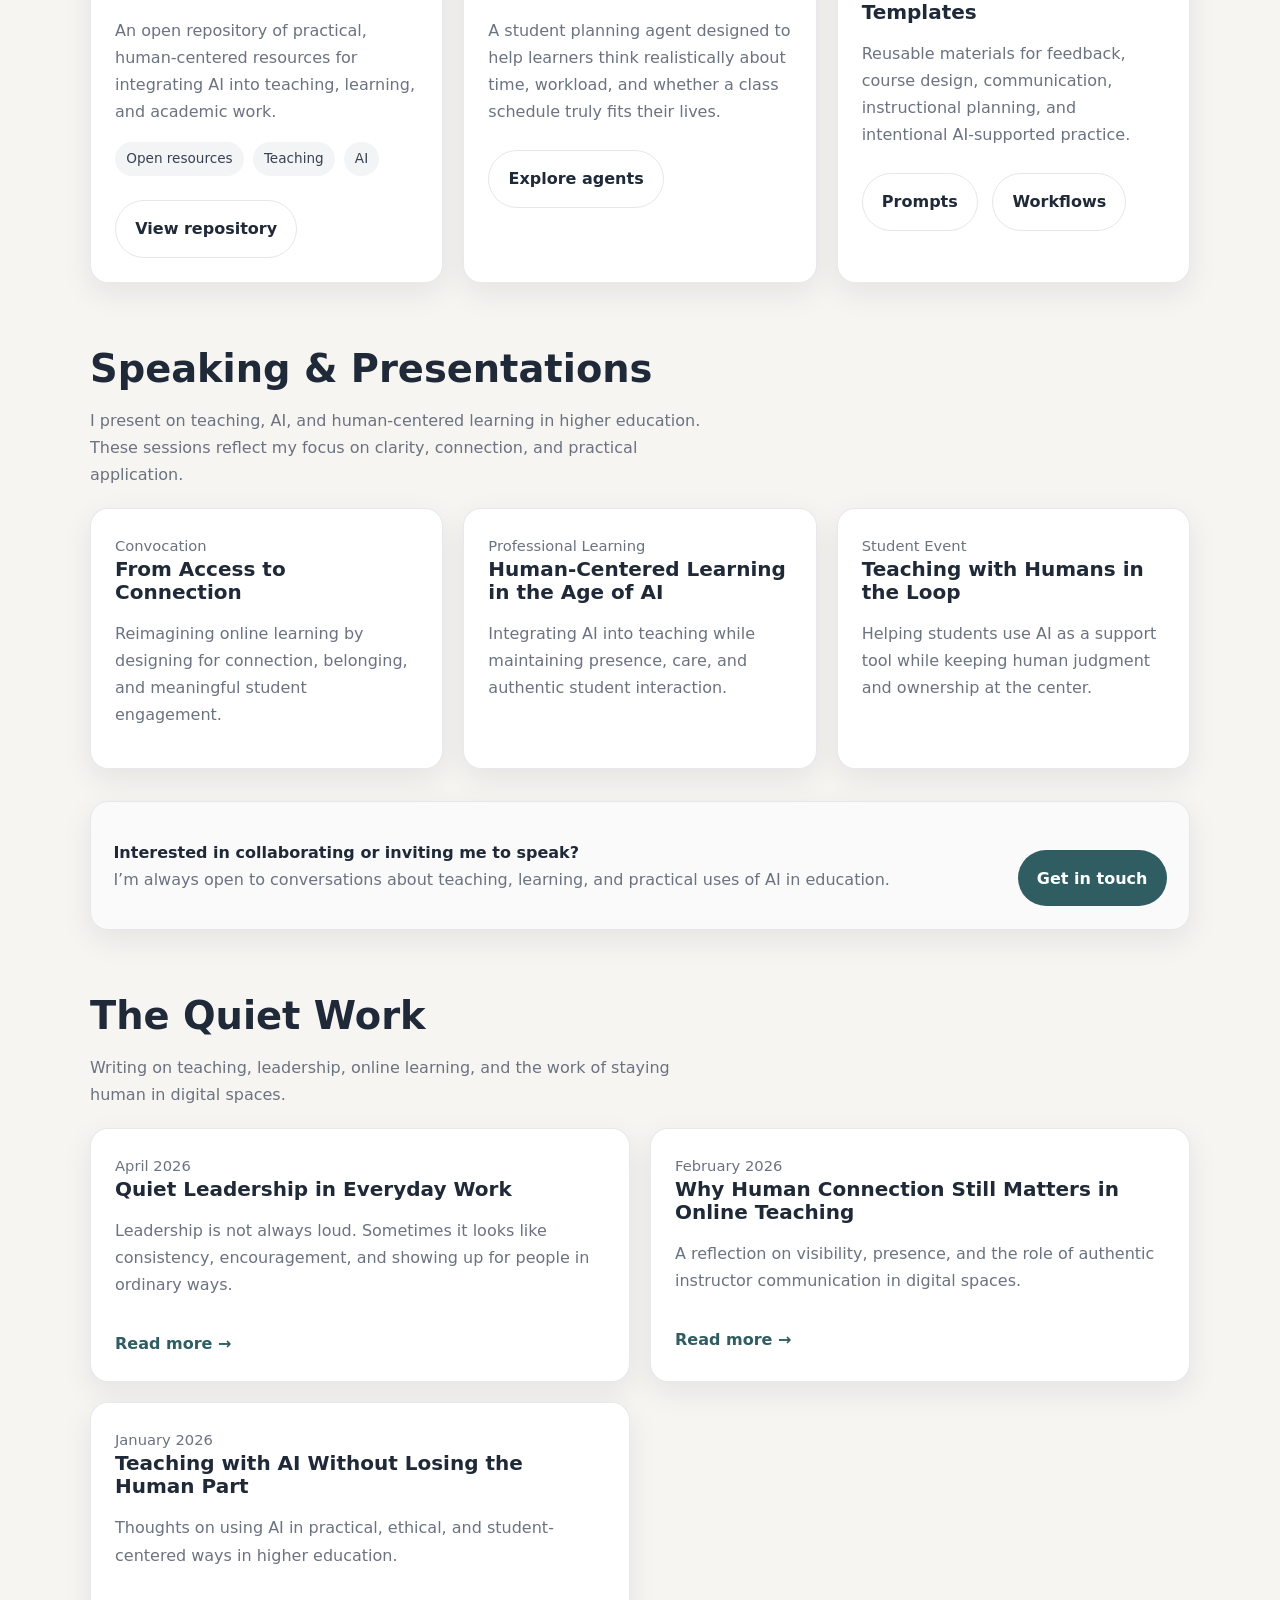
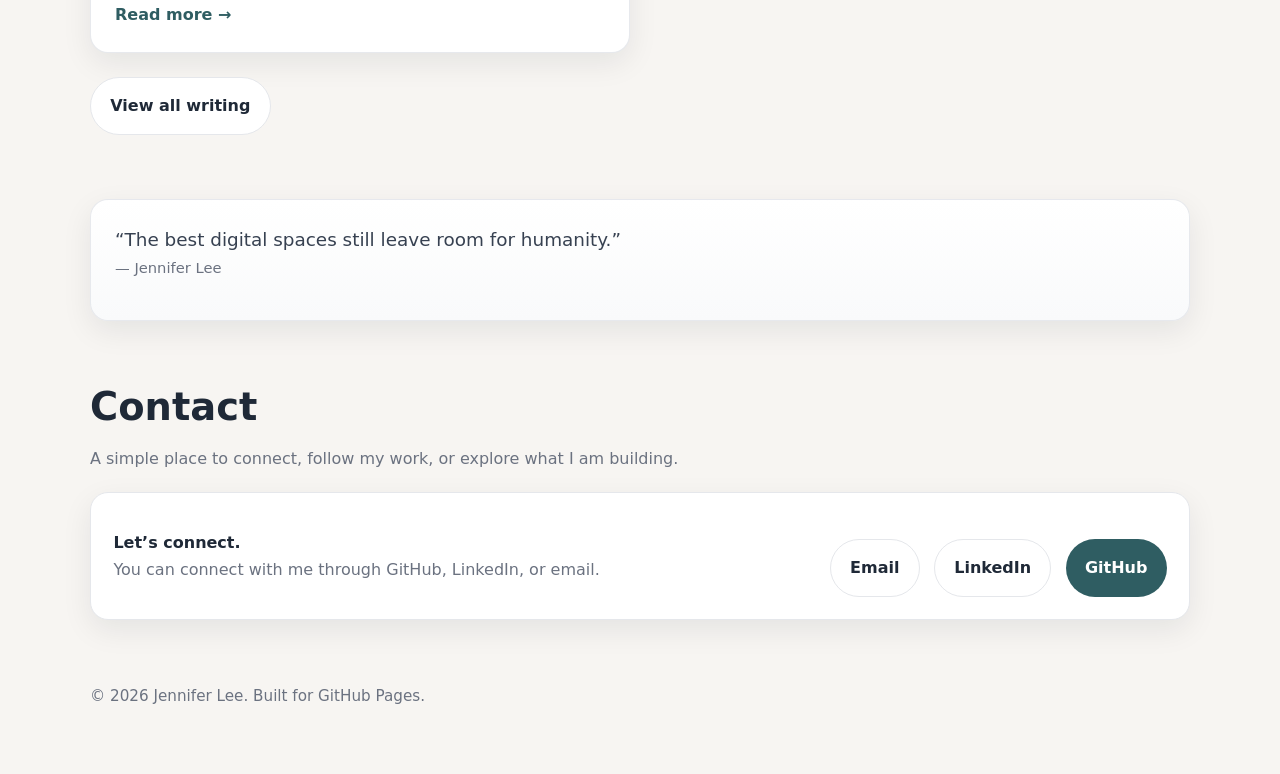
==== commit 6ee4cd9a: "Update blog post dates in index.html" ====
--- a/index.html
+++ b/index.html
@@ -16,7 +16,7 @@
   <meta name="viewport" content="width=device-width, initial-scale=1.0" />
   <title>Jennifer Lee | Teaching, Writing, and Human-Centered Learning</title>
   <meta name="description" content="Jennifer Lee's website for teaching, writing, digital projects, and human-centered learning." />
-  <link rel="stylesheet" href="styles.css?v=2" />
+  <link rel="stylesheet" href="styles.css?v=3" />
 </head>
 
 <body>
@@ -248,14 +248,14 @@
           </article>
 
           <article class="blog-card">
-            <div class="meta">April 2026</div>
+            <div class="meta">February 2026</div>
             <h3>Why Human Connection Still Matters in Online Teaching</h3>
             <p>A reflection on visibility, presence, and the role of authentic instructor communication in digital spaces.</p>
             <a class="read-more" href="blog/human-connection-online-teaching.html">Read more →</a>
           </article>
 
           <article class="blog-card">
-            <div class="meta">April 2026</div>
+            <div class="meta">January 2026</div>
             <h3>Teaching with AI Without Losing the Human Part</h3>
             <p>Thoughts on using AI in practical, ethical, and student-centered ways in higher education.</p>
             <a class="read-more" href="blog/teaching-with-ai-human-part.html">Read more →</a>
--- a/styles.css
+++ b/styles.css
@@ -4,7 +4,6 @@
 - These variables make it easy to update the design later
 */
 
-:root {
 :root {
   --bg: #f7f5f2;
   --surface: #ffffff;
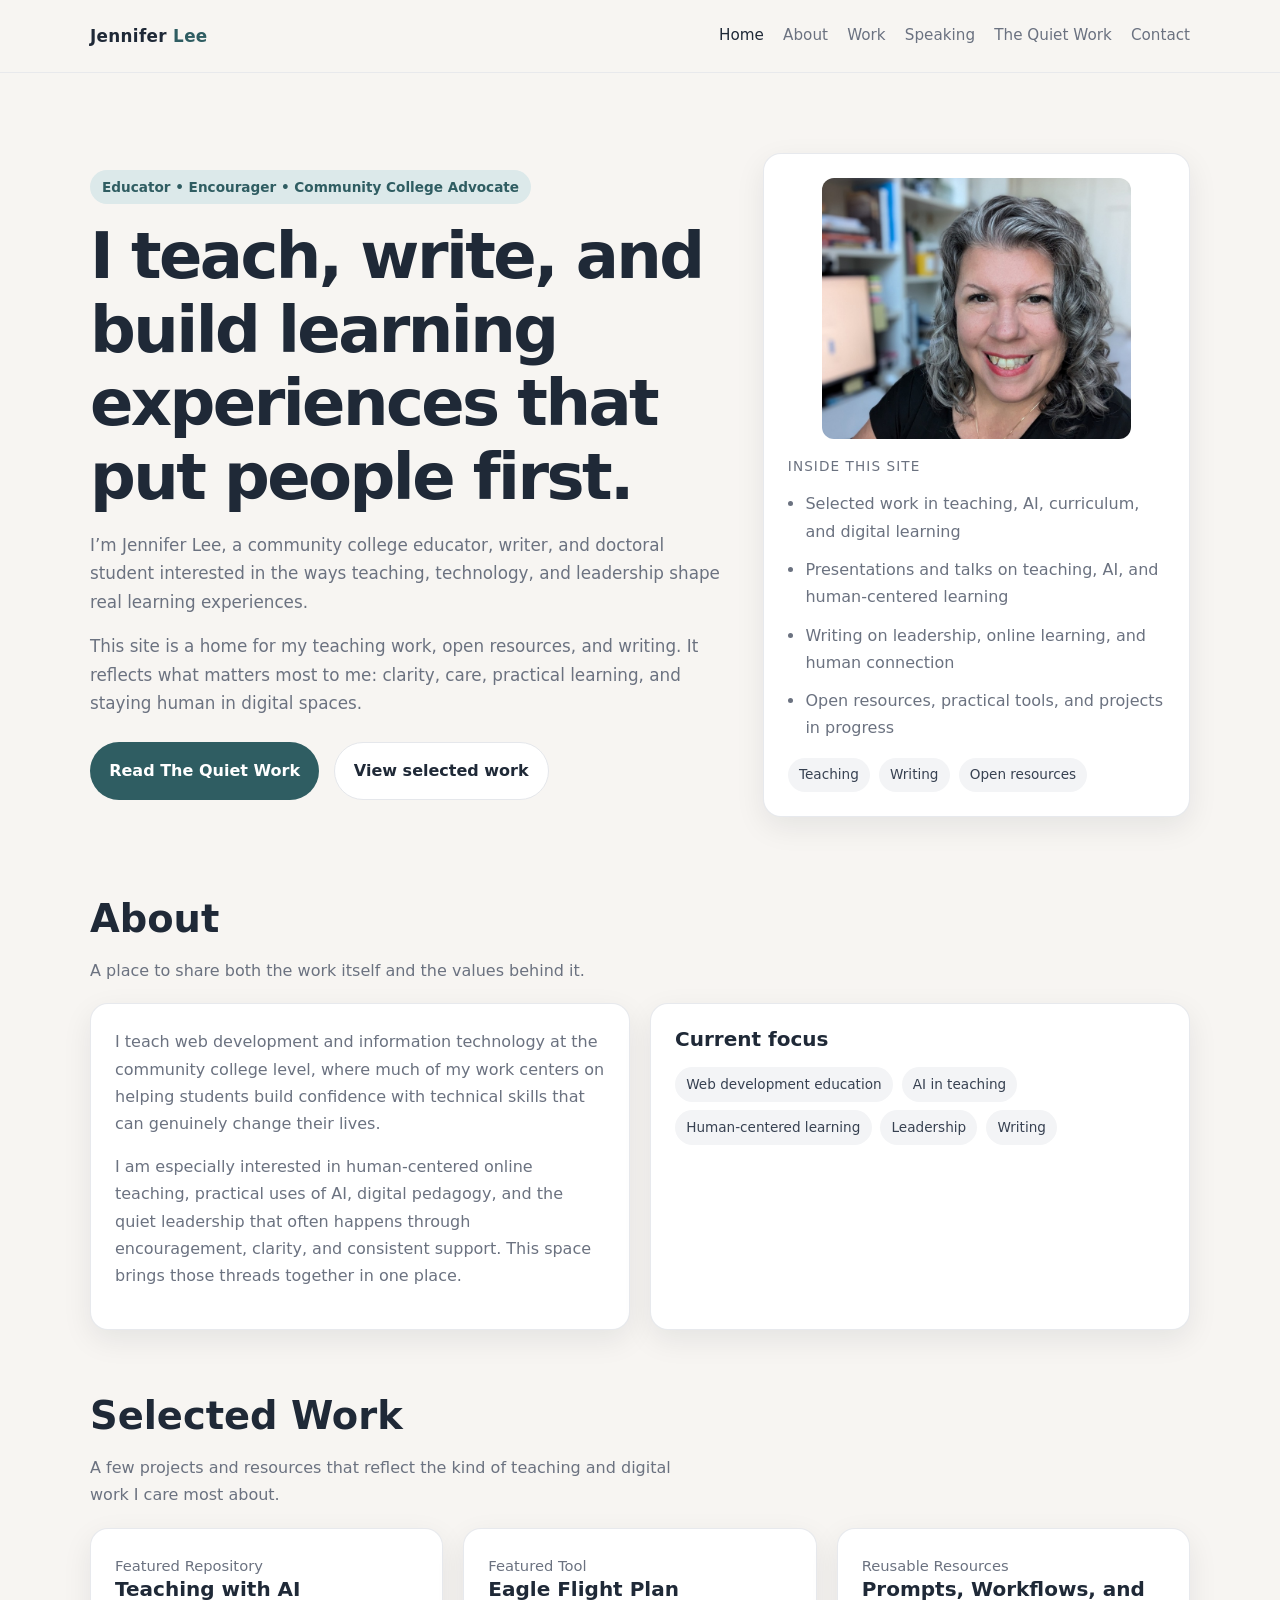
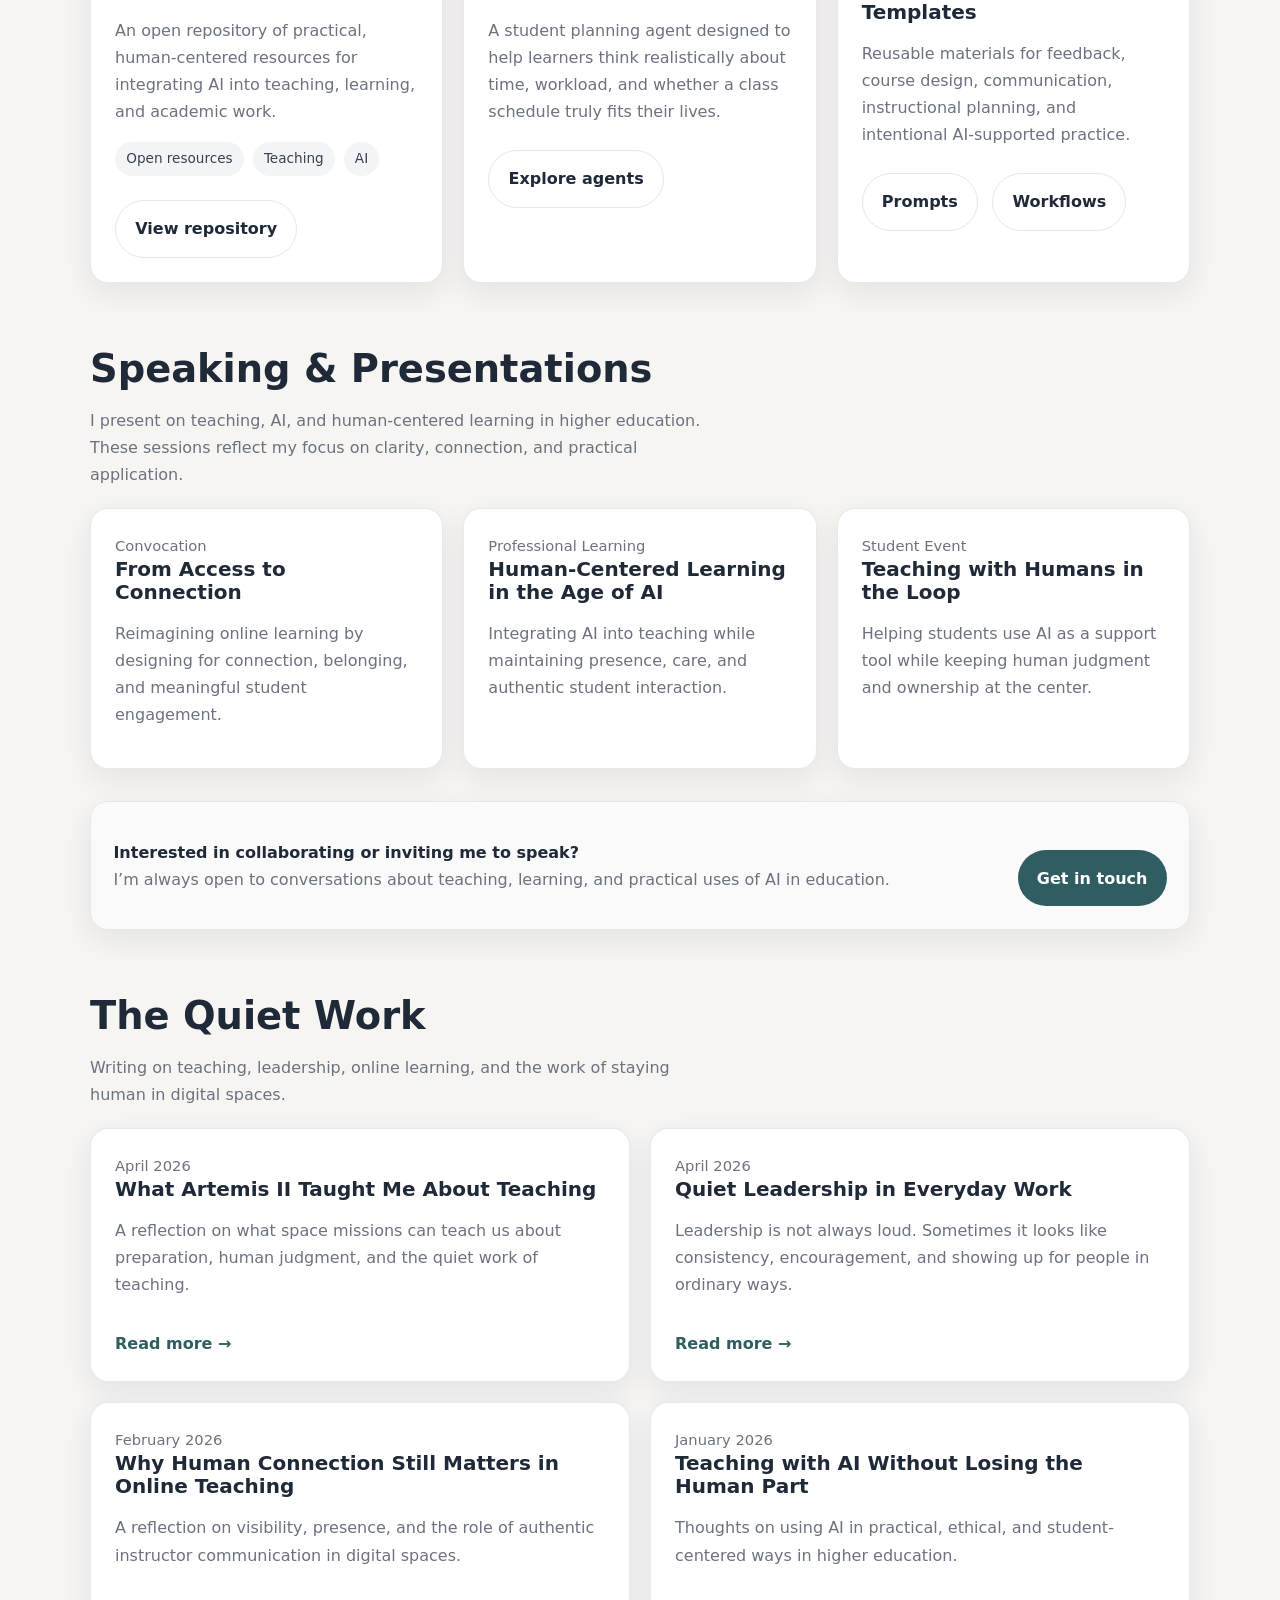
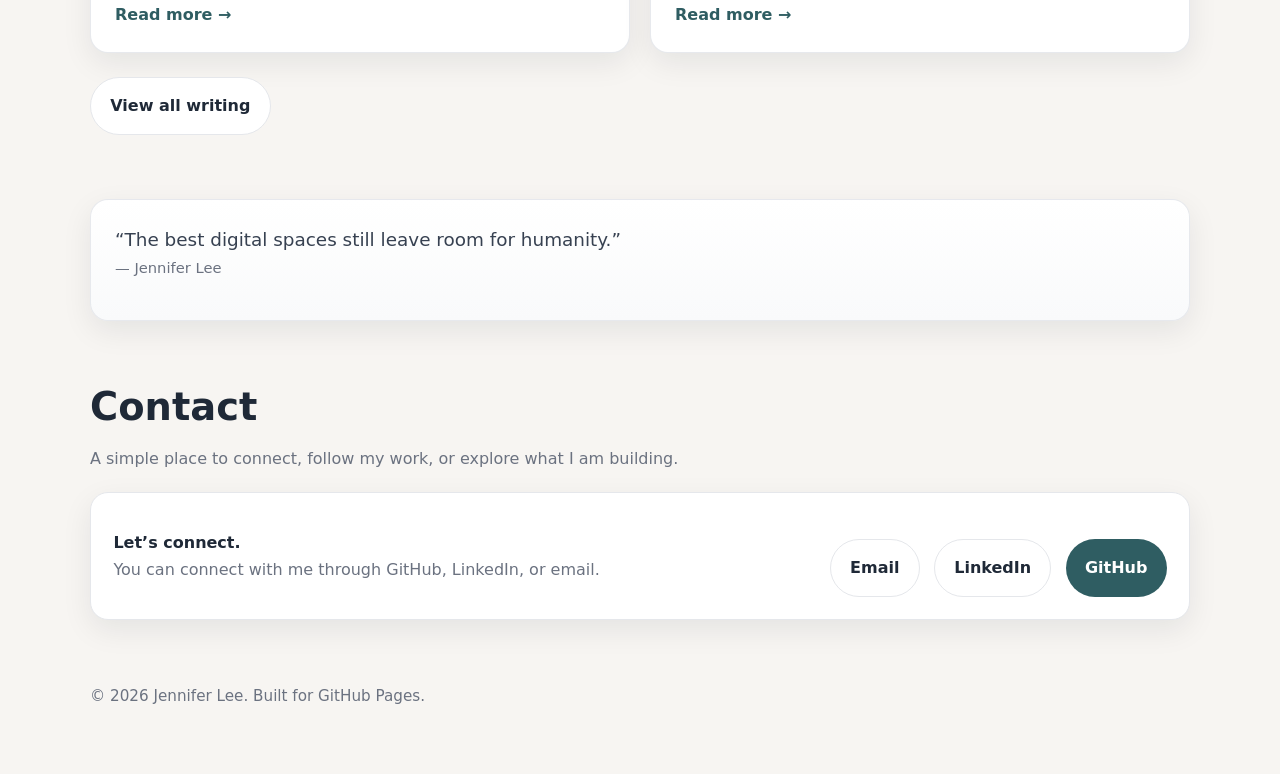
==== commit 6c3bcc75: "Add blog article on teaching from Artemis II" ====
--- a/index.html
+++ b/index.html
@@ -242,6 +242,13 @@
         <div class="blog-list">
           <article class="blog-card">
             <div class="meta">April 2026</div>
+            <h3>What Artemis II Taught Me About Teaching</h3>
+            <p>A reflection on what space missions can teach us about preparation, human judgment, and the quiet work of teaching.</p>
+            <a class="read-more" href="blog/artemis-teaching.html">Read more →</a>
+          </article>
+          
+          <article class="blog-card">
+            <div class="meta">April 2026</div>
             <h3>Quiet Leadership in Everyday Work</h3>
             <p>Leadership is not always loud. Sometimes it looks like consistency, encouragement, and showing up for people in ordinary ways.</p>
             <a class="read-more" href="blog/quiet-leadership.html">Read more →</a>
--- a/styles.css
+++ b/styles.css
@@ -347,6 +347,35 @@
   padding-left: 1.2rem;
 }
 
+/* =========================================
+   PULL QUOTE STYLING
+   - Highlights an important idea in the article
+   - Visually separates it from regular paragraphs
+========================================= */
+
+.pull-quote {
+  /* Slightly larger text for emphasis */
+  font-size: 1.4rem;
+
+  /* Improves readability */
+  line-height: 1.6;
+
+  /* Italic gives it a "quote" feel */
+  font-style: italic;
+
+  /* Uses your site’s accent color */
+  color: var(--accent);
+
+  /* Space above and below the quote */
+  margin: 1.5rem 0 2rem;
+
+  /* Adds spacing between border and text */
+  padding-left: 1rem;
+
+  /* Left border creates visual emphasis */
+  border-left: 3px solid var(--accent);
+}
+
 .back-link {
   display: inline-block;
   margin-top: 1.5rem;
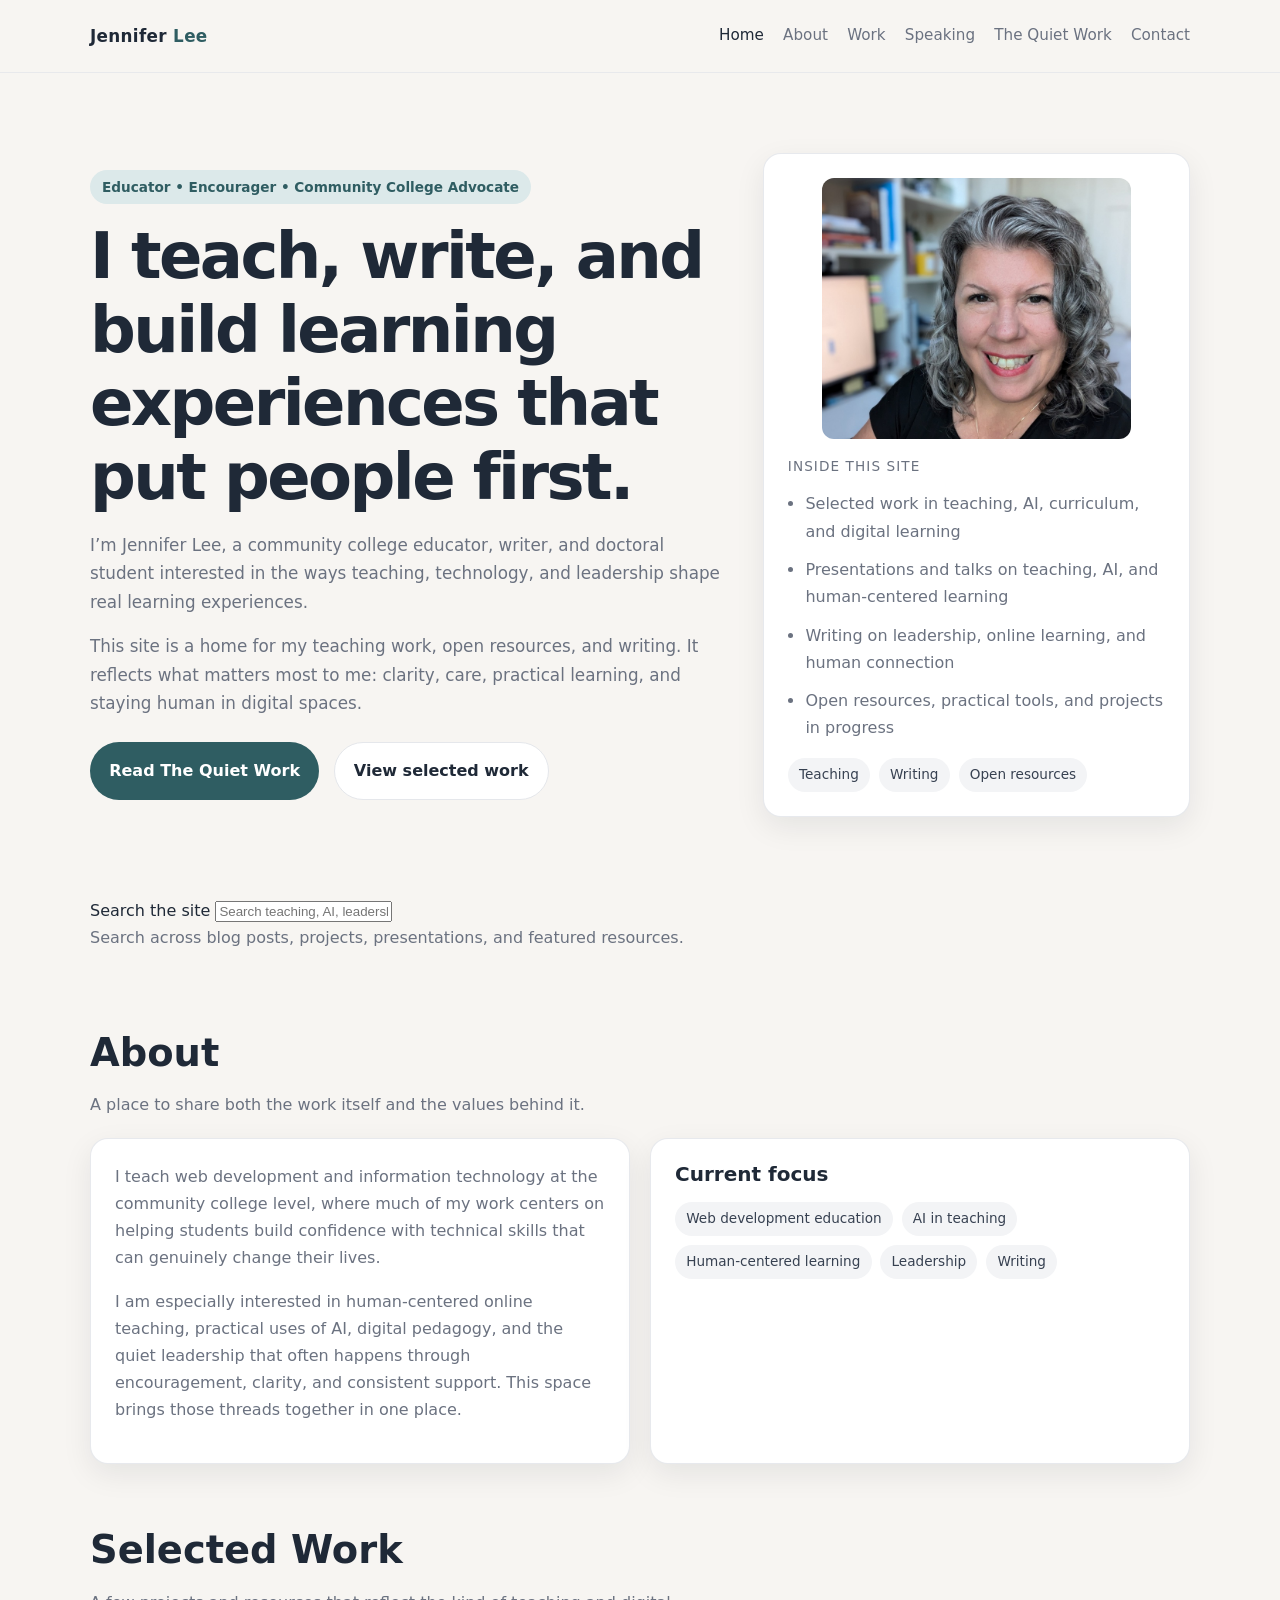
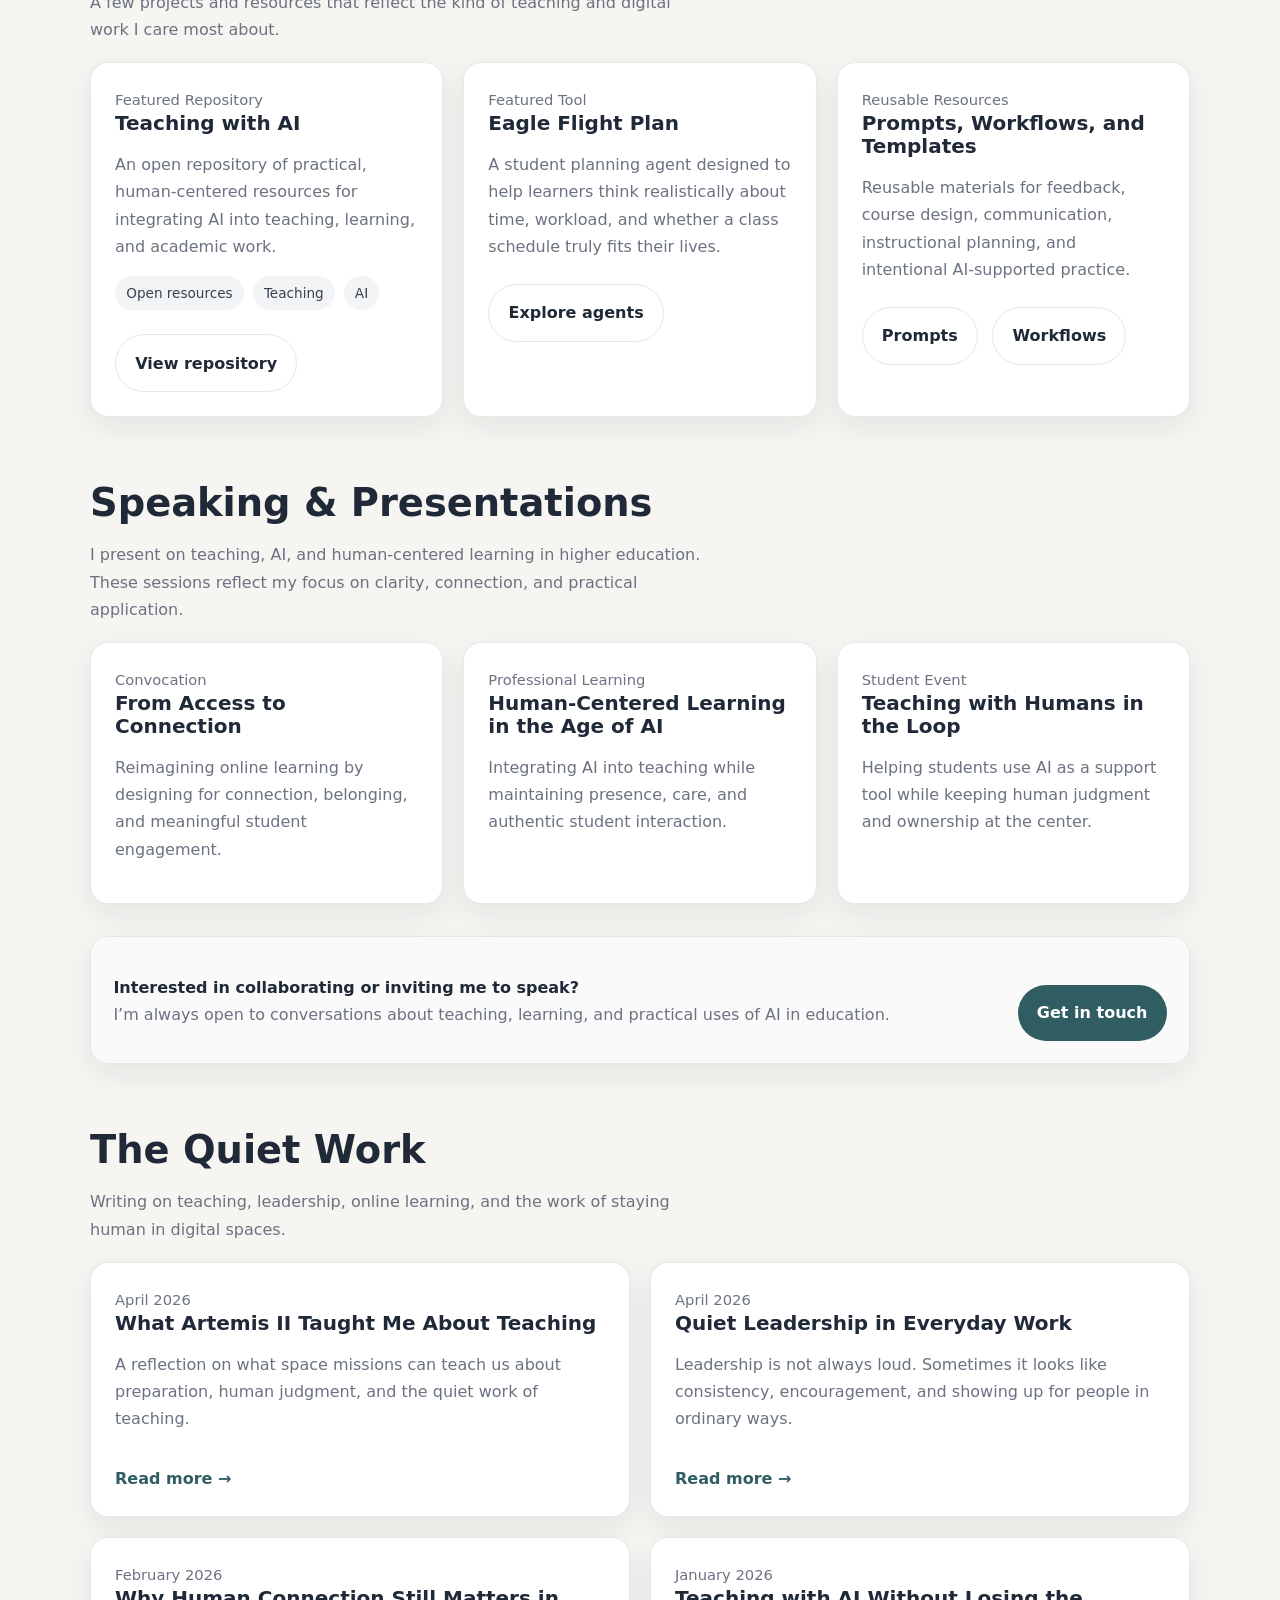
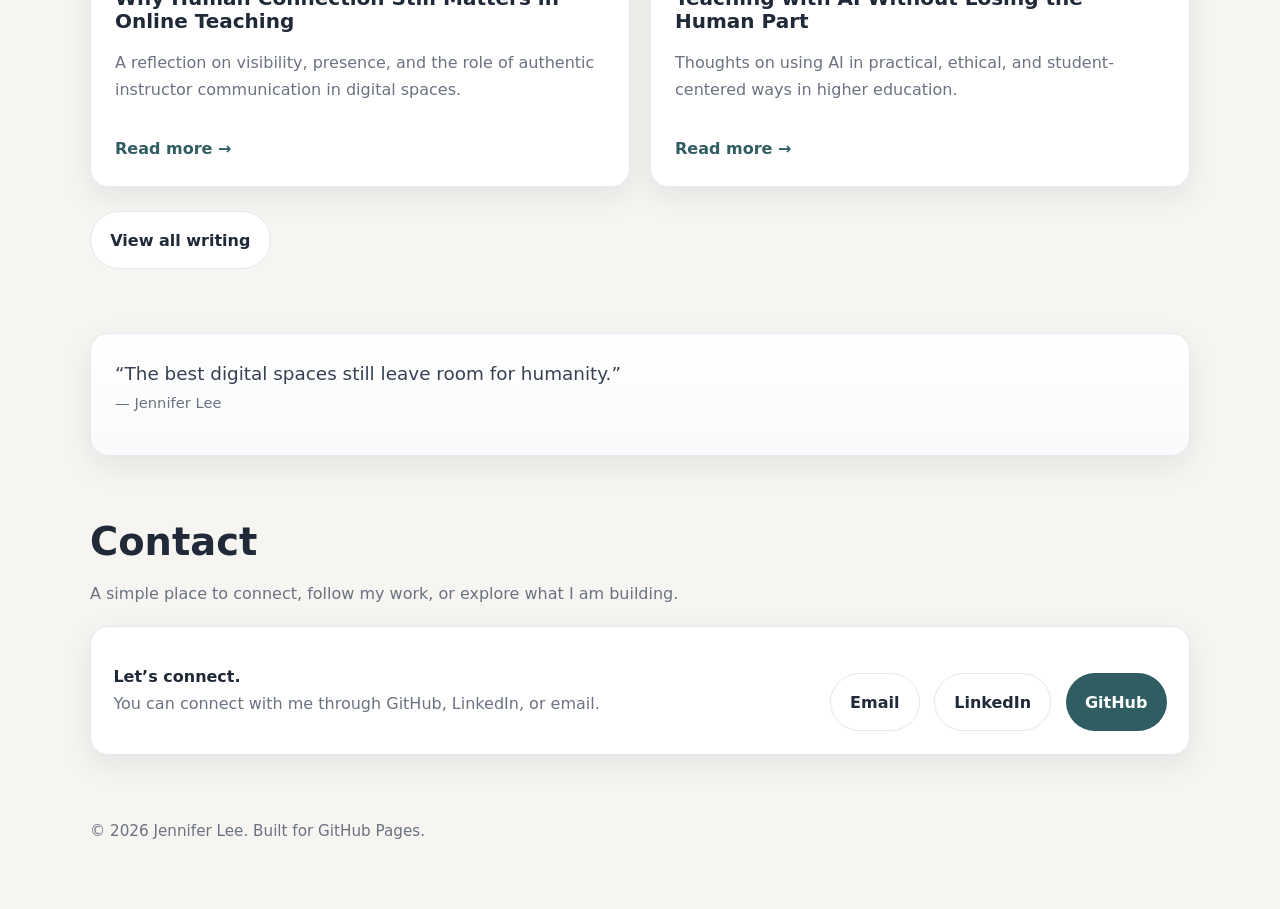
==== commit ac6e97f9: "Add site search section to index.html" ====
--- a/index.html
+++ b/index.html
@@ -84,6 +84,44 @@
   </div>
 </section>
 
+<!-- 
+SITE SEARCH
+- This search checks a custom search index for pages across the site
+- Because this is a static site, we define searchable content manually
+- Results appear below the search box as the user types
+-->
+<section id="site-search">
+  <div class="container">
+    <div class="search-panel">
+      <label for="siteSearch" class="search-label">Search the site</label>
+      <input
+        type="text"
+        id="siteSearch"
+        class="site-search-input"
+        placeholder="Search teaching, AI, leadership, writing..."
+      />
+      <p class="copy-muted search-help">
+        Search across blog posts, projects, presentations, and featured resources.
+      </p>
+
+      <!-- 
+        SEARCH RESULTS
+        - JavaScript will place matching results here
+        - Hidden by default until the user begins typing
+      -->
+      <div id="siteSearchResults" class="search-results" hidden></div>
+
+      <!-- 
+        EMPTY STATE
+        - Shown only if the user searches and no results match
+      -->
+      <p id="siteSearchEmpty" class="search-empty" hidden>
+        No matching results found.
+      </p>
+    </div>
+  </div>
+</section>
+    
     <section id="about">
       <div class="container">
         <div class="section-heading">
--- a/styles.css
+++ b/styles.css
@@ -291,6 +291,177 @@
   font-weight: 600;
 }
 
+/* 
+BLOG INDEX FILTER LAYOUT
+- This section creates the search + tags area for the blog index page
+- Mobile first means the filters appear above the posts on smaller screens
+- On wider screens, the filters move into a right sidebar
+*/
+
+.blog-index-layout {
+  display: grid;
+  gap: 1.25rem;
+}
+
+/* 
+BLOG SIDEBAR
+- Holds the search box and tag filters
+- On mobile it sits above the blog list
+*/
+.blog-sidebar {
+  display: grid;
+  gap: 1rem;
+}
+
+/* 
+FILTER CARD
+- Reuses the same soft card look used elsewhere on the site
+- Keeps search and tags visually grouped
+*/
+.blog-filter-card {
+  background: var(--surface);
+  border: 1px solid rgba(229, 231, 235, 0.9);
+  border-radius: var(--radius);
+  box-shadow: var(--shadow);
+  padding: 1.25rem;
+}
+
+/* 
+FILTER LABEL
+- Used for both the search label and the tags heading
+*/
+.blog-filter-label {
+  display: block;
+  font-size: 0.95rem;
+  font-weight: 600;
+  margin: 0 0 0.75rem;
+  color: var(--text);
+}
+
+/* 
+SEARCH INPUT
+- Full width for mobile usability
+- Rounded style matches the rest of the site
+*/
+.blog-search {
+  width: 100%;
+  padding: 0.85rem 1rem;
+  border: 1px solid var(--line);
+  border-radius: 999px;
+  background: var(--surface);
+  color: var(--text);
+  font: inherit;
+}
+
+/* 
+FOCUS STATE
+- Helps keyboard users and improves accessibility
+*/
+.blog-search:focus {
+  outline: 2px solid var(--accent-soft);
+  outline-offset: 2px;
+  border-color: var(--accent);
+}
+
+/* 
+TAG LIST
+- Flexbox allows the buttons to wrap naturally
+- This works especially well on smaller screens
+*/
+.blog-tag-list {
+  display: flex;
+  flex-wrap: wrap;
+  gap: 0.6rem;
+}
+
+/* 
+TAG BUTTONS
+- These act like filter controls
+- The active class is added/removed with JavaScript
+*/
+.blog-tag-button {
+  border: 1px solid var(--line);
+  background: #f3f4f6;
+  color: #374151;
+  padding: 0.45rem 0.8rem;
+  border-radius: 999px;
+  font: inherit;
+  font-size: 0.9rem;
+  cursor: pointer;
+  transition: background 0.2s ease, color 0.2s ease, border-color 0.2s ease;
+}
+
+/* Hover and keyboard focus styling */
+.blog-tag-button:hover,
+.blog-tag-button:focus-visible {
+  background: var(--accent-soft);
+  color: var(--accent);
+  border-color: var(--accent-soft);
+}
+
+/* 
+ACTIVE TAG BUTTON
+- Highlights the currently selected tag
+*/
+.blog-tag-button.active {
+  background: var(--accent);
+  color: #fff;
+  border-color: var(--accent);
+}
+
+/* 
+BLOG MAIN AREA
+- Prevents layout issues when content gets long
+*/
+.blog-main {
+  min-width: 0;
+}
+
+/* 
+EMPTY STATE MESSAGE
+- Appears only when no blog cards match the current filter
+*/
+.blog-empty {
+  margin-top: 1rem;
+  color: var(--muted);
+}
+
+/* 
+BLOG CARD TAG SPACING
+- Adds comfortable spacing between the excerpt, visible tags, and the Read more link
+*/
+.blog-card .tag-row {
+  margin-top: 1rem;
+  margin-bottom: 0.25rem;
+}
+
+/* 
+DESKTOP LAYOUT
+- On screens wider than 900px:
+  1. Blog posts appear on the left
+  2. Filters move into a sidebar on the right
+*/
+@media (min-width: 901px) {
+  .blog-index-layout {
+    grid-template-columns: minmax(0, 2fr) minmax(260px, 320px);
+    align-items: start;
+  }
+
+  .blog-main {
+    order: 1;
+  }
+
+  .blog-sidebar {
+    order: 2;
+
+    /* 
+    Sticky keeps the filters visible as the user scrolls,
+    which is especially nice on longer blog pages
+    */
+    position: sticky;
+    top: 96px;
+  }
+}
 .quote-card {
   background: linear-gradient(180deg, #ffffff 0%, #f9fafb 100%);
 }
